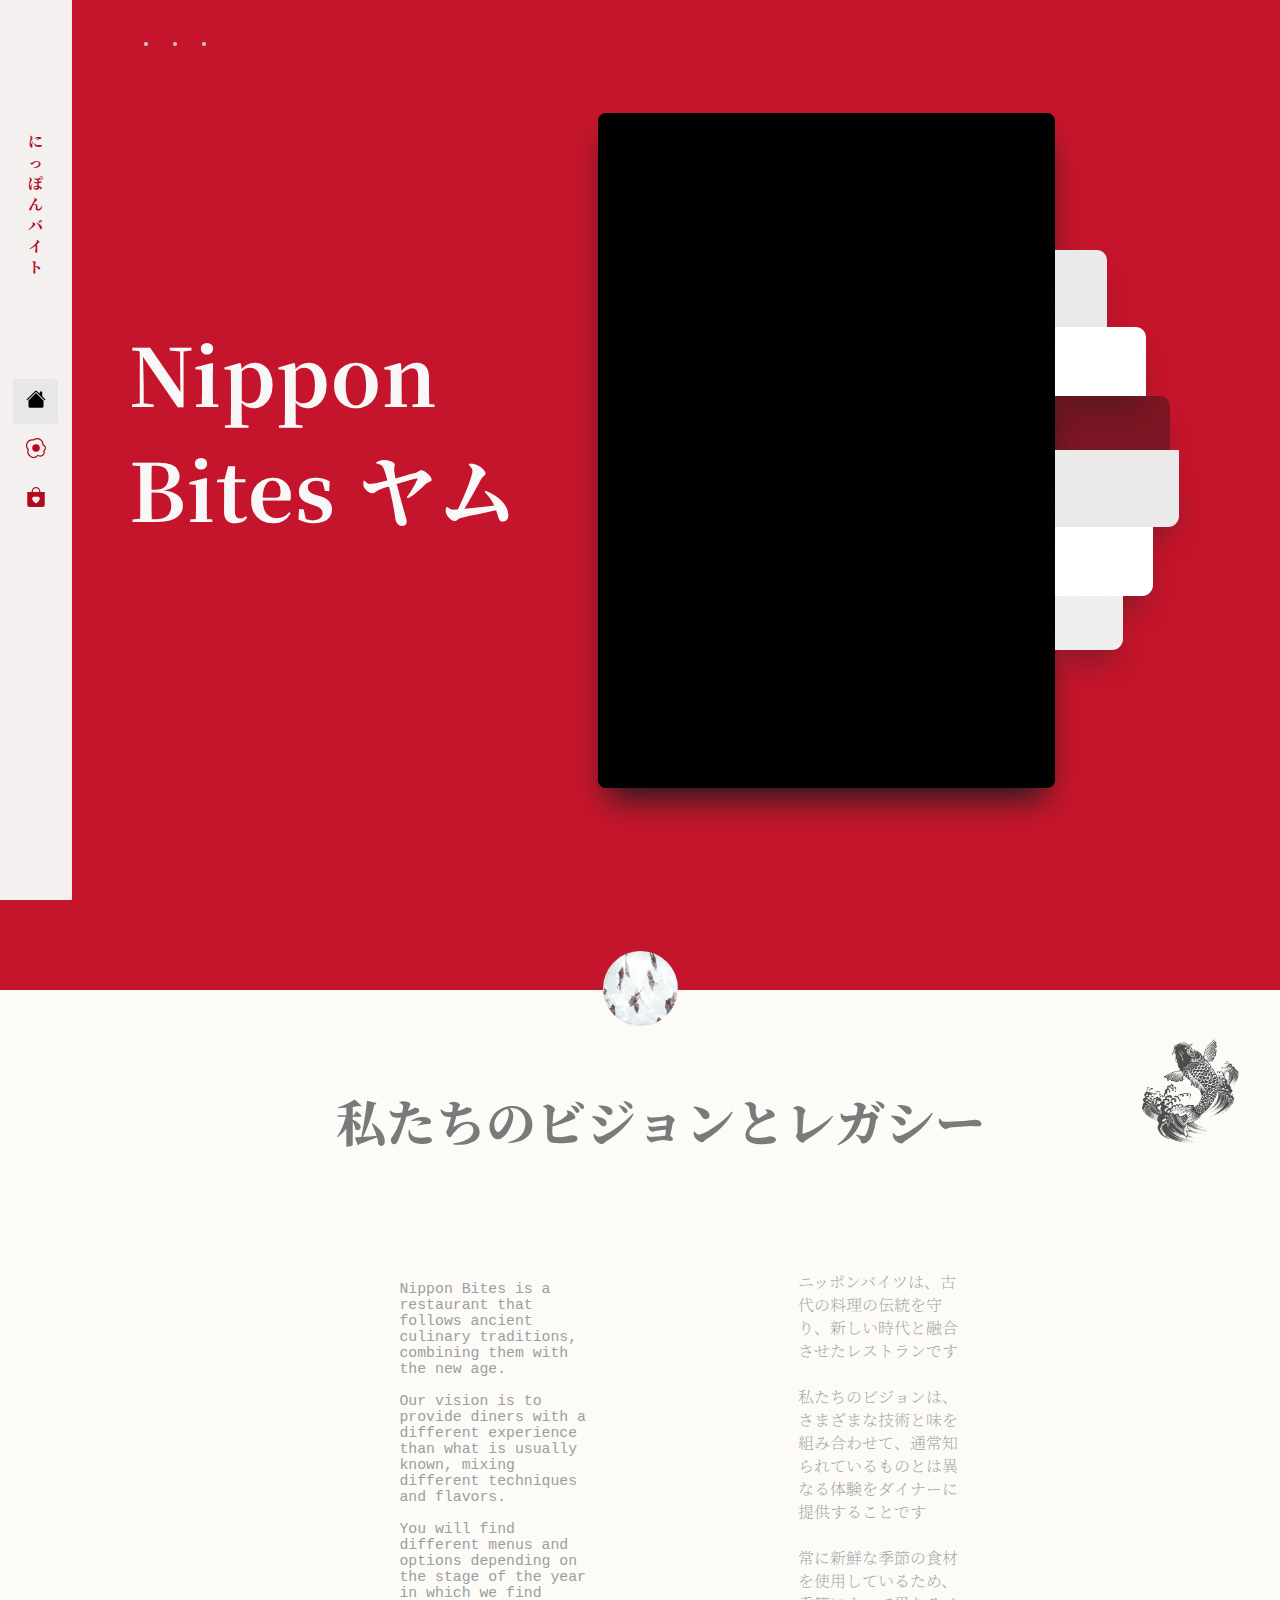
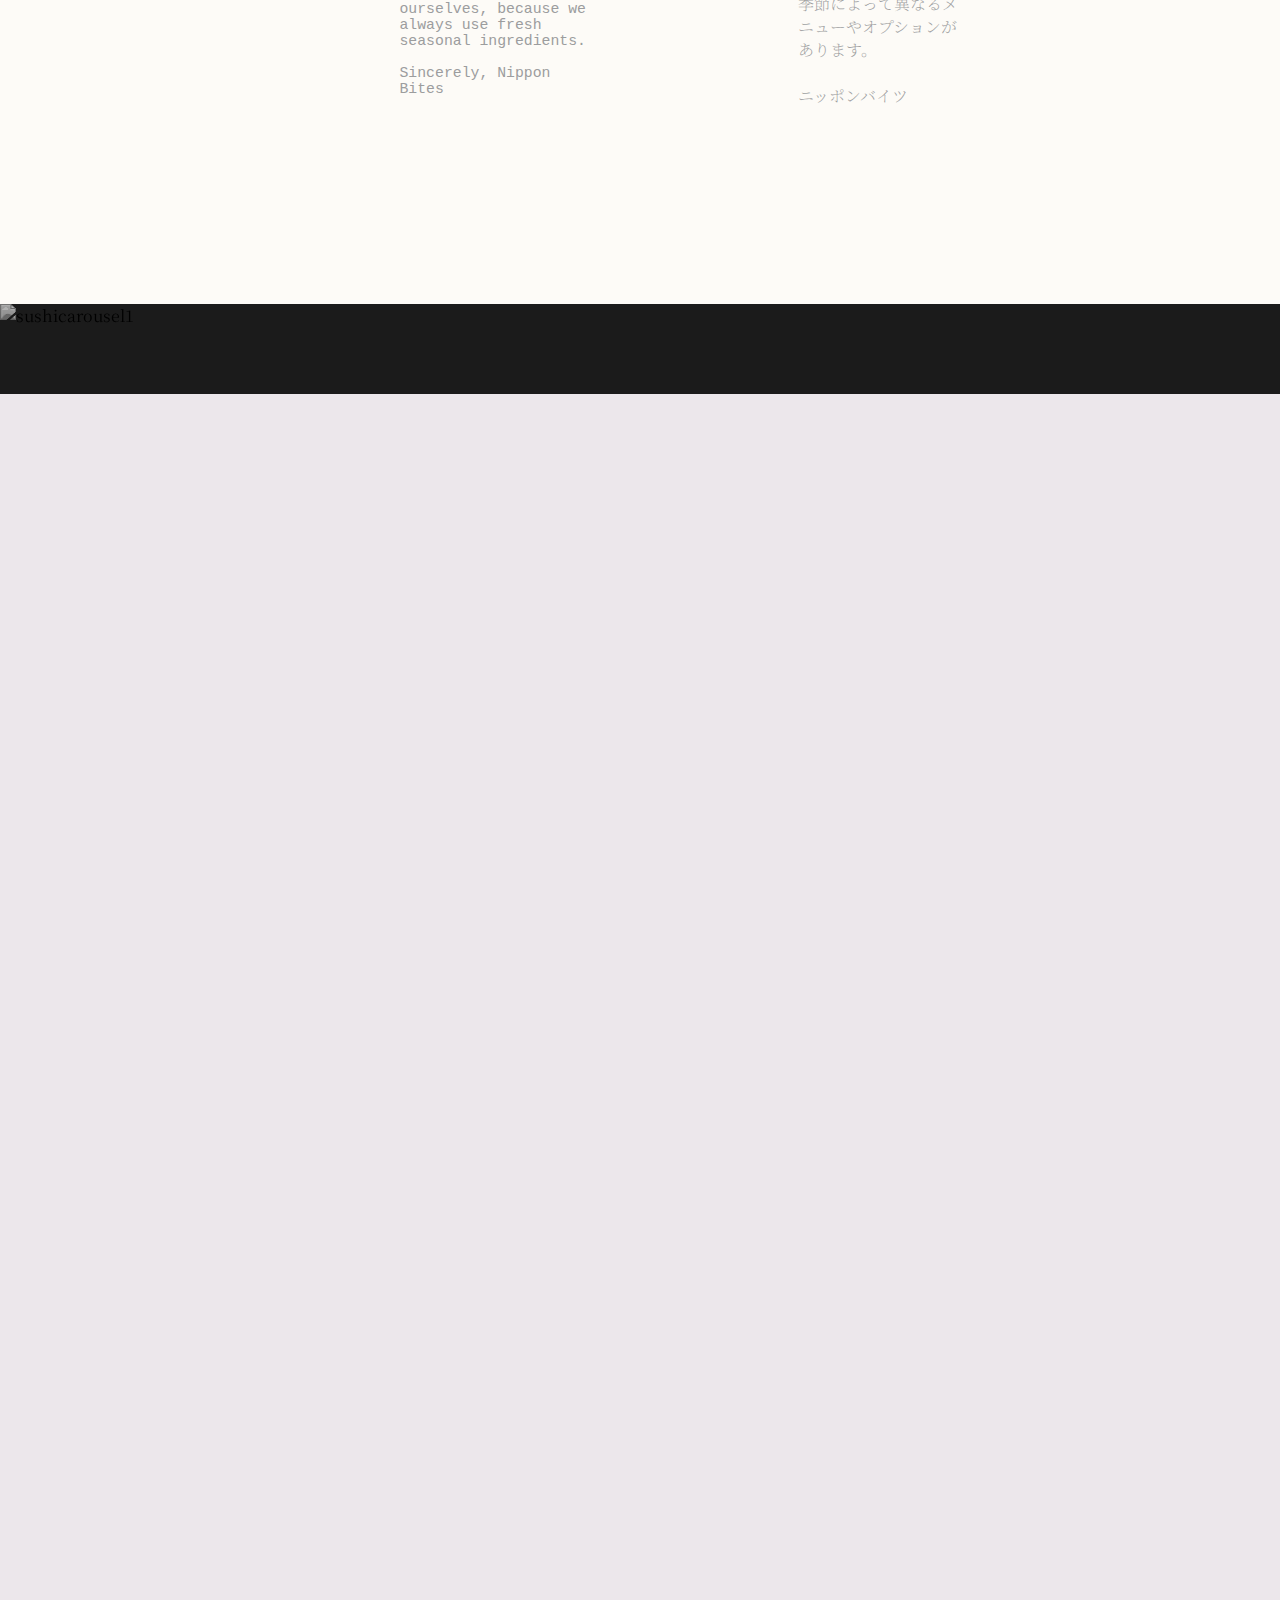
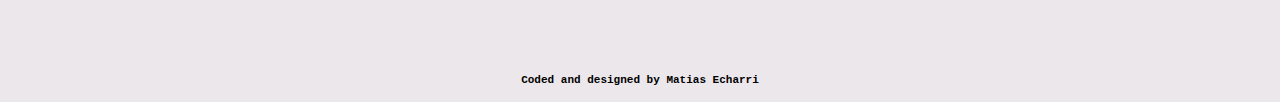
==== index.html @ 5e460778 "Merge pull request #104 from matiasecharri/day14coffe" ====
<!DOCTYPE html>
<html lang="en">
  <head>
    <meta charset="UTF-8" />
    <meta http-equiv="X-UA-Compatible" content="IE=edge" />
    <meta name="viewport" content="width=device-width, initial-scale=1.0" />
    <link rel="shortcut icon" href="./assets/images/png-transparent-spiral-spiral-miscellaneous-presentation-monochrome-thumbnail.png" />
    <link
      href="https://cdn.jsdelivr.net/npm/bootstrap@5.3.0-alpha1/dist/css/bootstrap.min.css"
      rel="stylesheet"
      integrity="sha384-GLhlTQ8iRABdZLl6O3oVMWSktQOp6b7In1Zl3/Jr59b6EGGoI1aFkw7cmDA6j6gD"
      crossorigin="anonymous" />
      <link href="https://unpkg.com/aos@2.3.1/dist/aos.css" rel="stylesheet">

    <link rel="preconnect" href="https://fonts.googleapis.com">
<link rel="preconnect" href="https://fonts.gstatic.com" crossorigin>
<link href="https://fonts.googleapis.com/css2?family=Noto+Serif+JP:wght@200;300;400;500;600;700;900&display=swap" rel="stylesheet">
    <link rel="stylesheet" href="assets/style.css" />
    <title>Nippon Bites</title>
  </head>
  <body>
<div class="nav2">
  <div class="subnav2">
  <a href="#updown">•</a>
  <a href="#main">•</a>
  <a href="#down">•</a>
</div>
</div>
    <nav>
        
          <div class="titlenav">
             <h2>にっぽんバイト</h2>
              </div>
              <div class="conticon active">
                <a class="nav-link" aria-current="page" href="/index.html"><svg xmlns="http://www.w3.org/2000/svg" width="20" height="20" fill="rgb(29, 28, 28);" class="bi bi-house-fill" viewBox="0 0 16 16">
                  <path d="M8.707 1.5a1 1 0 0 0-1.414 0L.646 8.146a.5.5 0 0 0 .708.708L8 2.207l6.646 6.647a.5.5 0 0 0 .708-.708L13 5.793V2.5a.5.5 0 0 0-.5-.5h-1a.5.5 0 0 0-.5.5v1.293L8.707 1.5Z"/>
                  <path d="m8 3.293 6 6V13.5a1.5 1.5 0 0 1-1.5 1.5h-9A1.5 1.5 0 0 1 2 13.5V9.293l6-6Z"/>
                </svg></a>
              </div>
             
              <div class="conticon ">
                <a class="nav-link" href="/menu.html"><svg xmlns="http://www.w3.org/2000/svg" width="20" height="20" fill="rgb(177, 11, 33)" class="bi bi-egg-fried" viewBox="0 0 16 16">
                  <path d="M8 11a3 3 0 1 0 0-6 3 3 0 0 0 0 6z"/>
                  <path d="M13.997 5.17a5 5 0 0 0-8.101-4.09A5 5 0 0 0 1.28 9.342a5 5 0 0 0 8.336 5.109 3.5 3.5 0 0 0 5.201-4.065 3.001 3.001 0 0 0-.822-5.216zm-1-.034a1 1 0 0 0 .668.977 2.001 2.001 0 0 1 .547 3.478 1 1 0 0 0-.341 1.113 2.5 2.5 0 0 1-3.715 2.905 1 1 0 0 0-1.262.152 4 4 0 0 1-6.67-4.087 1 1 0 0 0-.2-1 4 4 0 0 1 3.693-6.61 1 1 0 0 0 .8-.2 4 4 0 0 1 6.48 3.273z"/>
                </svg></a>
              </div>
              
                <div class="conticon">
                <a class="nav-link" href="/shop.html"><svg xmlns="http://www.w3.org/2000/svg" width="20" height="20" fill="rgb(177, 11, 33)" class="bi bi-bag-heart-fill" viewBox="0 0 16 16">
                  <path d="M11.5 4v-.5a3.5 3.5 0 1 0-7 0V4H1v10a2 2 0 0 0 2 2h10a2 2 0 0 0 2-2V4h-3.5ZM8 1a2.5 2.5 0 0 1 2.5 2.5V4h-5v-.5A2.5 2.5 0 0 1 8 1Zm0 6.993c1.664-1.711 5.825 1.283 0 5.132-5.825-3.85-1.664-6.843 0-5.132Z"/>
                </svg></a>
              </div>
                       
             
          
           
          </div>
        </div>
      </nav>

      <header id="updown">
              <img class="sakuraflower" src="./assets/images/favpng_cherry-blossom.png" alt="" srcset="">
        <div class="thedoubletext">
        <h1> <span>Nippon</span> <br> Bites ヤム</h1>
<h3 class="h3koi">最高のすし、忘れられない体験</h3>
</div>
        <figure class="mainfigure">
          <div class="gallery">
            <div class="photo1">
   
            </div>
            <div class="photo2">
              <div class="photo4 photo5 arriba1" data-aos="fade-left" data-aos-duration="1200"></div>
              <div class="photo4 arriba2" data-aos="fade-left" data-aos-duration="1300" data-aos-delay="200"></div>
              <div class="photo3 arriba3" data-aos="fade-left" data-aos-duration="1400" data-aos-delay="300"></div>
              <div class="photo4 photo5" data-aos="fade-left" data-aos-duration="1500" data-aos-delay="400"></div>
              <div class="photo4" data-aos="fade-left" data-aos-duration="1000" data-aos-delay="500"></div>
              <div class="photo3"data-aos="fade-left" data-aos-duration="1000" data-aos-delay="700"></div>
            </div>
            
         
</div>
</figure>
      </header>
      
      <main id="main">
    <section class="sectionmain">
      <div class="fishes"></div>
     </section> 
    


     <div class="koicontainer" > <h2 class="h1koi">私たちのビジョンとレガシー  
    </h2><div class="koifish"></div></div>
    
     
     <div class="storiecontainer">
     
     <div class="p11" >
      <p >Nippon Bites is a restaurant that follows ancient culinary traditions, combining them with the new age. 
        
        <br>
        <br>
         Our vision is to provide diners with a different experience than what is usually known, mixing different techniques and flavors.
  <br>
  <br>
         You will find different menus and options depending on the stage of the year in which we find ourselves, because we always use fresh seasonal ingredients.
         
         
         <br>
         <br>
         Sincerely, Nippon Bites
  
        </p>
     </div>
     <div class="p1">

      <p>
        ニッポンバイツは、古代の料理の伝統を守り、新しい時代と融合させたレストランです
        
        <br>
        <br>
        
私たちのビジョンは、さまざまな技術と味を組み合わせて、通常知られているものとは異なる体験をダイナーに提供することです
  <br>
  <br>
       
常に新鮮な季節の食材を使用しているため、季節によって異なるメニューやオプションがあります。
         
         <br>
         <br>
         ニッポンバイツ
  
        </p>
     </div>
     </div>
     
<div class="heightprovider"></div>


</main>
<div class="slider-frame" id="down">
  <ul>
    <li><img src="assets/images/Nueva carpeta/carou1.jpg" alt="sushicarousel1" /></li>
    <li><img src="assets/images/Nueva carpeta/carou2.jpg" alt="sushicarousel2" /></li>
    <li><img src="assets/images/Nueva carpeta/caru3.jpg" alt="sushicarousel3" /></li>
  </ul>
</div>


<section >
  <h4 class="animado"> あなたを待つ味を見てください</h4>
  <div class="animado2container" > <h5 class="animado2">Take a look at the flavors thats await you.</h5></div>  

</section>



<div id="image-track">
  <div class="image mi-clase"></div> 
 <div class="image2 mi-clase"></div> 

 <div class="image3 mi-clase"></div>
 <div class="image4 mi-clase"></div>
 
</div>



<footer>

  <h5 class="codedanddesigned">Coded and designed by  <a class="codedanddesigned2"  href="https://github.com/matiasecharri">Matias Echarri</a></h2>
</footer>
 

   <!-- Created and designed by Matias Echarri -->
<script src="https://cdn.jsdelivr.net/npm/intersection-observer@0.7.0/intersection-observer.js"></script>

<script src="/animated.js"></script>
    <script
      src="https://cdn.jsdelivr.net/npm/bootstrap@5.3.0-alpha1/dist/js/bootstrap.bundle.min.js"
      integrity="sha384-w76AqPfDkMBDXo30jS1Sgez6pr3x5MlQ1ZAGC+nuZB+EYdgRZgiwxhTBTkF7CXvN"
      crossorigin="anonymous"
    ></script>
    <script src="https://unpkg.com/aos@2.3.1/dist/aos.js"></script>
    <script>
      AOS.init();
    </script>
   
  </body>
</html>
---- assets/style.css ----
* {
  padding: 0;
  margin: 0;
  box-sizing: border-box;
  font-family: "Noto Serif JP", serif;
}

html {
  scroll-behavior: smooth;

  scroll-margin: -500px;
}

/* ////////////////////HEADER & NAV STARTS////////////////////////// */

.colormain {
  color: rgb(177, 11, 33);
}

.titlenav {
  width: 45%;
  height: 6vh;
  display: flex;
  justify-content: center;
  align-items: center;
}
.titlenav h2 {
  font-size: 20px;
  color: rgb(243, 239, 239);
  color: rgb(177, 11, 33);
  margin-top: 6px;
  font-size: 15px;
}

.titlenav img {
  width: 25px;
  margin-right: 5px;
}

.titlenav {
  bottom: 650px;
  position: absolute;
  right: 11px;
  height: 100px;
  letter-spacing: 10px;
}
.active {
  background-color: rgb(231, 231, 231);
}

.active2 {
  background-color: rgb(29, 28, 28);
}
.conticon {
  height: 5vh;
  width: 5vh;
  display: flex;
  justify-content: center;
  align-items: center;
  border-radius: 3px;
}
nav {
  position: absolute;
  position: fixed;
  border-right: 1px rgba(209, 206, 206, 0.267) solid;
  background-color: rgb(245, 240, 240);

  z-index: 250;
  display: flex;
  justify-content: flex-start;
  flex-direction: column;
  align-items: center;
  height: 100%;
  width: 8vh;
  gap: 4px;
  align-content: center;
  justify-content: center;
}

.conticon:hover {
  border: 1px solid rgba(146, 142, 142, 0.144);
}

.active:hover {
  border: 0px solid white;
}

header {
  background-color: rgb(197, 21, 44);

  display: flex;
  justify-content: center;
  align-items: center;
  height: 100vh;
  gap: 80px;
}

.mainfigure {
  width: 51%;
  height: 90%;

  display: flex;
  justify-content: space-evenly;
  align-items: center;
}

.photo1 {
  width: 70%;
  height: 75vh;
  background-color: black;
  background-image: url(./images/let-us-have-sushi-as--instead-wallpaper.jpg);
  background-size: cover;
  border-radius: 1px;
  background-position: 15%;
  box-shadow: rgb(35, 36, 36) 0px 20px 30px -10px;
  filter: brightness(80%);
  border-radius: 8px 8px 8px 8px;
}
.photo2 {
  width: 20%;
  height: 400px;

  background-position: 50%;
  flex-direction: column;
  display: flex;
}
h1 {
  margin-left: 100px;
  letter-spacing: 1px;
  font-weight: 700;
  font-weight: bold;

  text-align: center;
  color: rgb(248, 248, 248);
  padding-bottom: 20px;
  font-size: 80px;
}
h1 span {
  margin-right: 80px;
}
.gallery {
  width: 1000px;

  display: flex;

  align-items: center;
}

.photo4 {
  width: 75%;
  height: 45%;

  background-size: cover;
  background-color: rgb(255, 255, 255);
  background-position: 50% 0px;
  background-repeat: no-repeat;
  box-shadow: rgba(33, 33, 34, 0.452) 0px 20px 30px -10px;
  border-radius: 0px 0px 11px 0px;
}

.photo3 {
  width: 52%;
  height: 35%;
  background-color: rgb(238, 238, 238);
  background-size: cover;
  box-shadow: rgba(33, 33, 34, 0.452) 0px 20px 30px -10px;
  border-radius: 0px 0px 11px 0px;
}

.photo5 {
  width: 95%;
  height: 50%;
  background-color: rgb(234, 234, 235);
  box-shadow: rgba(33, 33, 34, 0.452) 0px 20px 30px -10px;
}

.arriba1 {
  width: 40%;
  border-radius: 0px 10px 0px 0px;
}

.arriba2 {
  width: 70%;
  border-radius: 0px 10px 0px 0px;
}

.arriba3 {
  width: 88%;
  border-radius: 0px 10px 0px 0px;
  background-color: rgba(27, 23, 23, 0.432);
  backdrop-filter: blur(3.6px);
  -webkit-backdrop-filter: blur(8.6px);
  box-shadow: rgba(23, 23, 26, 0.342) 0px 20px 30px -10px;
}

.thedoubletext {
  display: flex;
  justify-content: flex-start;
  flex-direction: column;
  align-items: center;
}

.thedoubletext h3 {
  color: aliceblue;

  letter-spacing: 10px;
  margin-left: 80px;
  font-size: 15px;
}

.sakuraflower {
  position: absolute;
  top: 50px;
  left: 950px;
}
@media only screen and (min-width: 3000px) {
  .sakuraflower {
    position: absolute;

    top: 40px;
    left: 1800px;
  }
}

@media only screen and (max-width: 1650px) {
  .sakuraflower {
    position: absolute;

    top: 40px;
    left: 780px;
  }
}

@media only screen and (max-width: 1555px) {
  .sakuraflower {
    position: absolute;
    top: 40px;
    left: 670px;
  }
}

@media only screen and (max-width: 1447px) {
  .sakuraflower {
    position: absolute;
    top: 10px;
    left: 550px;
  }
}

@media only screen and (max-width: 1317px) {
  .sakuraflower {
    position: absolute;
    top: 10px;
    left: 400px;
  }
}
@media only screen and (max-width: 1180px) {
  h1,
  h3 {
    z-index: 100;
  }
  .sakuraflower {
    left: 580px;
    z-index: 0;
    height: 300px;
  }
}
@media only screen and (max-width: 951px) {
  h1,
  h3 {
    z-index: 100;
  }
  .sakuraflower {
    display: none;
  }
}

/* //MEDIAQUERIES//--------------------------------------------------------- */

@media only screen and (max-width: 1150px) {
  .thedoubletext {
    width: 30%;
    margin-left: 20px;
  }
  .thedoubletext h1 {
    font-size: 75px;
  }

  .thedoubletext h3 {
    font-size: 8px;
    width: 75%;
  }

  .photo4 {
    display: none;
  }

  @media only screen and (max-width: 1130px) {
    .thedoubletext {
      width: 30%;
      margin-left: 20px;
    }

    .thedoubletext h1 {
      font-size: 60px;
    }

    .thedoubletext h3 {
      font-size: 6px;
      width: 250px;
      margin-left: 110px;
    }

    .mainfigure {
      width: 50%;
    }

    .mainfigure .photo1 {
      background-position: 54%;
    }
  }

  @media only screen and (max-width: 977px) {
    .mainfigure {
      width: 350px;
    }
  }

  @media only screen and (max-width: 860px) {
    nav {
      height: 100%;
      width: 8vh;
      flex-direction: column;
      justify-content: center;
    }
    .titlenav {
      bottom: 205px;
      position: absolute;
      right: 10px;
    }
    .titlenav h2 {
      font-size: 9px;
      letter-spacing: 20px;
    }
  }

  .mainfigure {
    width: 320px;
  }

  .gallery {
    width: 250px;
  }
  .photo1 {
    width: 100%;
    height: 90vh;
    background-position: 54%;
  }

  .photo5 {
    display: none;
  }

  .photo3 {
    display: none;
  }

  .photo4 {
    height: 500px;
    width: 20px;
  }
  .photo2 {
    height: 850px;
  }
}

@media only screen and (max-width: 830px) {
  .thedoubletext {
    margin-left: 90px;
    width: 280px;
  }
}

@media only screen and (max-width: 750px) {
  .photo2 {
    display: none;
  }

  .mainfigure {
    width: 130px;
    margin-right: 100px;
    height: 430px;
    margin-bottom: 40px;
  }
}

@media only screen and (max-width: 650px) {
  .thedoubletext h1 {
    font-size: 35px;
    margin-left: 150px;
  }

  .thedoubletext h3 {
    display: none;
  }
}

@media only screen and (max-width: 550px) {
  .thedoubletext {
    width: 50%;
  }

  #searchbar1 {
    margin-top: 20px;
  }
  .nav2 {
    position: absolute;
    top: 50px;
    left: -120px;
    z-index: 1000;
  }
  .mainfigure {
    width: 35%;
    margin-top: 100px;
    height: 150px;
  }

  .mainfigure .photo1 {
    height: 550px;
    margin-right: 30px;
  }
  nav {
    width: 100%;
    height: 8vh;
    z-index: 200;
    flex-direction: row;
    gap: 20px;
  }
}

::-webkit-scrollbar {
  width: 5px;
}
::-webkit-scrollbar-thumb {
  background-color: rgba(43, 42, 41, 0.979);
}

::-webkit-scrollbar-track {
  background-color: rgb(226, 222, 223);
}

main {
  height: 100vh;
  background-color: rgb(253, 251, 247);
  display: flex;
  justify-content: center;
  background-image: url(./images/wallwhite.png);
  background-attachment: fixed;
}

.sectionmain {
  background-color: rgb(197, 21, 44);

  height: 10vh;
  width: 100%;
  display: flex;
  justify-content: center;
  align-items: center;
  border-top: 2px rgb(197, 21, 44) solid;
  background-attachment: fixed;
}

.posicionando {
  display: flex;
  justify-content: end;
  width: 480px;
  height: 458px;
  align-items: center;
  justify-content: center;

  position: relative;
}

/* ////////////////////HEADER & NAV ENDS////////////////////////// */
/* ////////////////////MAIN STARTS////////////////////////// */
.sectionmain {
  display: flex;
  justify-content: center;
  align-items: center;
}
.sectionmain h1 {
  margin-top: 25px;
  font-size: 15px;
  padding: 0px;
  margin: 0px;
  text-align: center;
  font-weight: 200;
}

main {
  display: flex;
  flex-direction: column;
  justify-content: flex-start;
  flex-wrap: wrap;
  align-items: center;
  height: 112vh;
}

.koifish {
  width: 100px;

  height: 15vh;
  padding-top: 100px;
  background-position: 90%;
  opacity: 85%;

  background-image: url(./images/imgbin_koi-goldfish-japan-painting-png.png);
  background-size: contain;
  background-repeat: no-repeat;
  filter: grayscale(100%);
  margin-top: 25px;
}

.koicontainer {
  width: 100%;
  display: flex;
  height: 20vh;
  justify-content: center;
  align-items: center;
}

.storiecontainer {
  padding: 20px;
  width: 80%;
  display: flex;
  justify-content: space-evenly;
  align-items: center;
  height: 75vh;
  flex-wrap: wrap;
}

.storiecontainer p {
  width: 45%;

  font-weight: 100;
}

.p1,
.p11 {
  width: 40%;

  padding: 15px;
  display: flex;
  justify-content: center;

  margin-bottom: 25px;

  padding-top: 80px;
  padding-bottom: 80px;
  border-radius: 10px;
  color: rgb(156, 157, 158);
}

.p11 p {
  width: 53%;
  font-size: 14.8px;
  font-family: monospace !important;
}

@media only screen and (max-width: 1095px) {
  .storiecontainer {
    flex-direction: column;
  }

  .p1 {
    width: 100%;
    height: 50%;
    margin-bottom: 0px;
    display: flex;
    justify-content: center;

    margin: 0px !important;
    padding: 0px !important;
    align-items: flex-end !important;
    text-align: start;
  }
  .p11 p {
    width: 100%;
  }

  .p1 p {
    width: 100%;
  }
  .p11 {
    width: 100%;
    height: 50%;
    margin-bottom: 0px;
  }
}

@media only screen and (max-width: 600px) {
  .storiecontainer {
    flex-direction: column;
    height: 118vh;
  }

  main {
    height: 150vh;
  }
}

.h1koi {
  color: rgb(122, 122, 122);
  width: 75%;
  font-size: 45px;
  font-weight: 800;
  margin-top: 80px;
  text-align: center;
  
}

@media only screen and (max-width: 1460px) {
  .h1koi {
    font-size: 50px;
  }
}

@media only screen and (max-width: 840px) {
  .h1koi {
    font-size: 25px;
    margin-top: 50px;
  }
}

@media only screen and (max-width: 497px) {
  .h1koi {
    font-size: 20px;
    width: 50%;
  }
}

/* /////////////////////MAIN ENDS/////////////// */

section {
  background-color: rgb(236, 231, 235);
  width: 100%;
  height: 20vh;
  display: flex;
  justify-content: center;
  align-items: center;
  flex-direction: column;
}

main {
  height: min-content;
}

.storiecontainer {
  display: flex;

  height: min-content;
}
.heightprovider {
  height: 8vh;
}

.p11 {
  justify-content: flex-end;
}

.p1 {
  justify-content: flex-start;
}

.p1 p {
  margin-left: 110px;
}

.h1koi {
  margin-left: 140px;
}

@media only screen and (max-width: 1095px) {
  .p1 p {
    width: 100%;
    margin-left: 10px !important;
  }
}

.h3koi {
  position: relative;
}

.h3koi::before,
.h3koi::after {
  content: "";
  top: 0;
  right: 0;
  bottom: 0;
  left: 0;
  position: absolute;
}

.h3koi::before {
  background-color: rgb(197, 21, 44);
  animation: typewriter 1.5s steps(15) forwards;
}

@keyframes typewriter {
  to {
    left: 100%;
  }
}

.animado {
  font-size: 0px;
  padding: 20px;
}

@font-face {
  font-family: "akirajimbo";
  src: url("/assets/images/bullets4.ttf") format("truetype"); /* puedes especificar distintos formatos según tu necesidad */
}

body {
  font-family: "Mi Fuente Personalizada", Arial, sans-serif;
}

.h4koi {
  position: relative;

  font-size: 18px;
  font-family: monospace;
  font-weight: 700;
  padding: 20px;
}

.h4koi::before,
.h4koi::after {
  content: "";
  top: 0;
  right: 0;
  bottom: 0;
  left: 0;
  position: absolute;
}

.h4koi::before {
  background-color: rgb(238, 216, 233);
  animation: typewriter 1.5s steps(18) forwards;
}

@keyframes typewriter {
  to {
    left: 100%;
  }
}

.h4koi span {
  font-weight: 100;
  font-family: monospace;
  font-size: 11px;
  color: rgb(115, 116, 117);
}

.animado2 {
  font-size: 0px;
}

.h4koi {
  position: relative;

  font-size: 18px;
  font-family: monospace;
  font-weight: 700;
  padding: 15px;
}

.h4koi::before,
.h4koi::after {
  content: "";
  top: 0;
  right: 0;
  bottom: 0;
  left: 0;
  position: absolute;
}

.h4koi::before {
  background-color: rgb(236, 231, 235);
  animation: typewriter 1.5s steps(18) forwards;
}

@keyframes typewriter {
  to {
    left: 100%;
  }
}

.h5koi {
  position: relative;

  font-size: 10px;
  font-family: monospace;
  font-weight: 700;
}

.h5koi::before,
.h5koi::after {
  content: "";
  top: 0;
  right: 0;
  bottom: 0;
  left: 0;
  position: absolute;
}

.h5koi::before {
  background-color: rgb(236, 231, 235);
  animation: typewriter 1.5s steps(18) forwards;
}

@keyframes typewriter {
  to {
    left: 100%;
  }
}

.animado2container {
  height: 10px;
}

.fishes {
  width: 75px;
  height: 75px;

  border-radius: 180px;
  background-size: cover;
  background-position: 5%;
  background-image: url(./images/Koi\ Fish\ Pond.gif);
  margin-bottom: -85px;
  filter: saturate(20%);
}

@media only screen and (max-width: 740px) {
  .h1koi {
    font-size: 15px;
    margin-left: 5px;
    width: 80%;
  }

  .koifish {
    width: 55px;
    height: 55px;
  }
}

.nav2 {
  width: 100%;
  height: 10vh;
  display: flex;

  flex-direction: row;
  align-items: center;

  position: absolute;
  justify-content: flex-start;
  position: fixed;
  z-index: 100;
}

.subnav2 {
  width: 350px;

  display: flex;
  justify-content: center;
  align-items: center;
  z-index: 100;
}
.subnav2 a {
  cursor: pointer;
  color: rgb(199, 194, 198);
  font-size: 15px;
  font-family: monospace;
  margin: 10px;
  text-decoration: none;
  z-index: 100;
}

.subnav2 a:hover {
  cursor: pointer;
  color: rgb(65, 63, 63);

  transition-duration: 500ms;
}

#image-track {
  background-color: aqua;
  background-color: rgb(236, 231, 235);

  display: flex;
  justify-content: center;
  align-items: flex-start;
  min-height: 70vh;
  padding-top: 10px;
  padding-bottom: 20px;
  flex-wrap: wrap;
  gap: 1vmin;
}

#image-track > .image {
  width: 35vmin;
  height: 58vmin;

  /* border-radius:100% 0% 100% 0% / 74% 62% 38% 26% ; */

  background: url(./images/sushi/sushi2.jpg);
  background-size: cover;
  background-attachment: fixed;
  background-position: center;
  background-position: 70px -900px;
  background-size: contain;
  filter: grayscale(90%);
  clip-path: polygon(100% 0, 0 0, 100% 100%);
}

#image-track > .image2 {
  width: 35vmin;
  height: 58vmin;
  object-fit: cover;
  /* border-radius:0% 100% 0% 100% / 54% 75% 25% 46% ; */

  background: url(./images/sushi/sushi1.jpg);
  background-size: cover;
  background-attachment: fixed;
  background-position: center;
  background-position: -105px -0px;
  background-size: contain;
  filter: grayscale(0%) saturate(150%);
  clip-path: polygon(100% 0, 0 0, 0 100%);
}
#image-track > .image3 {
  width: 35vmin;
  height: 58vmin;
  object-fit: cover;
  /* border-radius:100% 0% 100% 0% / 74% 62% 38% 26% ; */

  background: url(./images/sushi/sushi3.jpg);

  background-size: contain;
  background-attachment: fixed;
  background-position: center;
  background-position: -270px -900px;
  filter: grayscale(0%) saturate(150%);
  clip-path: polygon(100% 100%, 100% 0, 0 100%);
}

#image-track > .image4 {
  width: 35vmin;
  height: 58vmin;
  object-fit: cover;
  /* border-radius:0% 100% 0% 100% / 54% 75% 25% 46%; */

  background: url(./images/sushi/sushi6.jpg);
  background-size: contain;
  background-attachment: fixed;
  background-position: center;
  background-position: 380px -900px;
  filter: grayscale(90%);
  clip-path: polygon(100% 100%, 0 0, 0 100%);
}

#image-track .image4:hover {
  cursor: pointer;
  filter: grayscale(0%);

  transition-duration: 450ms;
}

#image-track .image3:hover {
  cursor: pointer;
  filter: grayscale(0%) saturate(150%);

  transition-duration: 450ms;
}

#image-track .image2:hover {
  cursor: pointer;
  filter: grayscale(0%) saturate(150%);

  transition-duration: 450ms;
}

#image-track .image:hover {
  cursor: pointer;
  filter: grayscale(0%) saturate(150%);

  transition-duration: 450ms;
}

@media only screen and (max-width: 600px) {
  #image-track > .image {
    -webkit-clip-path: polygon(0 0, 100% 0, 100% 100%, 0% 100%);
    clip-path: polygon(0 0, 100% 0, 100% 100%, 0% 100%);
    margin-top: 0px;
    margin-bottom: 0px;
  }
  #image-track > .image2 {
    -webkit-clip-path: polygon(0 0, 100% 0, 100% 100%, 0% 100%);
    clip-path: polygon(0 0, 100% 0, 100% 100%, 0% 100%);
    margin-top: 0px;
    margin-bottom: 0px;
  }
  #image-track > .image3 {
    -webkit-clip-path: polygon(0 0, 100% 0, 100% 100%, 0% 100%);
    clip-path: polygon(0 0, 100% 0, 100% 100%, 0% 100%);
    margin-top: 0px;
    margin-bottom: -100px;
  }
  #image-track > .image4 {
    -webkit-clip-path: polygon(0 0, 100% 0, 100% 100%, 0% 100%);
    clip-path: polygon(0 0, 100% 0, 100% 100%, 0% 100%);
    margin-top: 0px;
    margin-bottom: -100px;
  }
}

@media only screen and (max-width: 1750px) {
  #image-track > .image {
    width: 35vmin;
    height: 58vmin;

    /* border-radius:100% 0% 100% 0% / 74% 62% 38% 26% ; */

    background: url(./images/sushi/sushi2.jpg);
    background-size: cover;
    background-attachment: scroll;
    background-position: center;

    background-size: contain;
    filter: grayscale(90%);
    clip-path: polygon(100% 0, 0 0, 100% 100%);
    background-size: cover;
  }

  #image-track > .image2 {
    width: 35vmin;
    height: 58vmin;

    /* border-radius:0% 100% 0% 100% / 54% 75% 25% 46% ; */

    background: url(./images/sushi/sushi1.jpg);
    background-size: cover;
    background-attachment: scroll;
    background-position: center;

    background-size: contain;
    filter: grayscale(0%) saturate(150%);
    clip-path: polygon(100% 0, 0 0, 0 100%);
    background-size: cover;
  }
  #image-track > .image3 {
    width: 35vmin;
    height: 58vmin;

    /* border-radius:100% 0% 100% 0% / 74% 62% 38% 26% ; */

    background: url(./images/sushi/sushi3.jpg);

    background-size: cover;
    background-attachment: scroll;
    background-position: center;

    filter: grayscale(0%) saturate(150%);
    clip-path: polygon(100% 100%, 100% 0, 0 100%);
    background-size: cover;
  }

  #image-track > .image4 {
    width: 35vmin;
    height: 58vmin;

    /* border-radius:0% 100% 0% 100% / 54% 75% 25% 46%; */

    background: url(./images/sushi/sushi6.jpg);
    background-size: cover;
    background-attachment: scroll;
    background-position: center;

    filter: grayscale(90%);
    clip-path: polygon(100% 100%, 0 0, 0 100%);

    background-size: cover;
  }
}

footer {
  height: 5vh;
  background-color: rgb(236, 231, 235);
  display: flex;
  justify-content: center;
  align-items: center;
}

.codedanddesigned {
  font-size: 11px;
  font-family: monospace;
  text-decoration: none;
  color: black;

  width: 250px;

  text-align: center;
}

.codedanddesigned2 {
  font-size: 11px;
  font-family: monospace;
  text-decoration: none;
  color: black;
  font-weight: 700;
}

/* ///////////////////////////MENU STARTS//////////////////////////// */
.contmenu {
  height: fit-content;
  display: flex;
  flex-direction: row;
}
.menumain {
  min-height: 100vh;
  width: 75%;

  background-image: url(/assets/images/ruidoshop.jpg);

  display: flex;
  justify-content: center;
  align-items: center;
  padding-top: 40px;
  gap: 35px;
  flex-wrap: wrap;
}
.asidecontainer {
  width: 25%;
  min-height: 100vh;
  z-index: 150;
}
aside {
  width: 25%;

  background-image: url(/assets/images/ruidoshop3.jpg);

  gap: 20px;
  min-height: 100vh;
  flex-direction: column;
  display: flex;
  justify-content: center;
  position: fixed;

  align-items: center;
  padding-bottom: 40px;
  padding-top: 20px;
}
/* 
//////////////////EMPIEZA LA CARD///////////////// */
.card {
  z-index: 20;
  width: 280px;
  height: 410px;
  background-color: rgb(243, 243, 243);
  /* background-color: rgba(29, 24, 24, 0); */
  border: none;
  border-radius: 0px;
  border-radius: 10px 10px 5px 5px;
  margin-bottom: 30px;
  flex-direction: column;
  display: flex;
  box-shadow: rgba(100, 100, 111, 0.2) 0px 7px 29px 0px;
}

.cardimage {
  height: 200px;
  border-radius: 5px 5px 5px 5px;
}

.cardimage img {
  width: 100%;
  height: 105%;
  object-fit: cover;
  border-radius: 5px 5px 0px 0px;
  object-fit: cover;
}

.descriptioncontainercard {
  width: 100%;
  padding: 20px;
  height: 100%;
  display: flex;
  flex-direction: column;
}
.card h3 {
  height: 20px;

  font-size: 18px;
  font-family: "Raleway", sans-serif;
  font-weight: 700;
}

.descriptioncontainercard p {
  font-size: 12px;
  font-family: "Raleway", sans-serif;

  padding-right: 10px;

  height: 55px;
  font-weight: 400;
  border-bottom: 1px solid rgb(212, 211, 211);
  overflow: auto;
}

.descriptioncontainercard p::-webkit-scrollbar {
  width: 5px; /* Tamaño de la barra de desplazamiento */
  background-color: #f5f5f5; /* Color de fondo */
}

.descriptioncontainercard p::-webkit-scrollbar-thumb {
  background-color: #888888;
  height: -2px; /* Color del cursor */
}
.pricecard {
  width: 100%;
  padding: 2px;
  font-family: "Raleway", sans-serif;
  border: none;
  border-radius: 4px;
  font-weight: 400;
  font-family: monospace !important;
  color: rgb(36, 35, 35);
  height: 30px;
  display: flex;
  justify-content: space-evenly;
  align-items: center;
  margin-bottom: 10px;
  margin-top: -5px;
  font-size: 12px;
  padding: 10px;
  font-weight: 700;
  border: 1px solid rgb(199, 195, 195);
}
.descriptioncontainercard button {
  width: 100%;
  padding: 5px;
  font-family: "Raleway", sans-serif;
  border: none;
  border-radius: 4px;
  font-weight: 500;
  background-color: rgb(226, 37, 62);
  color: white;
  -webkit-transition-duration: 0.4s; /* Safari */
  transition-duration: 0.4s;
  cursor: pointer;
}

.descriptioncontainercard button:hover {
  background-color: rgb(68, 68, 67);
  color: rgb(226, 37, 62);
  font-weight: 800;
}

/* /////////////////////TERMINACARD////////////////////////*/

@media only screen and (max-width: 1100px) {
  .menumain {
    width: 65%;
  }
  .asidecontainer {
    width: 35%;
  }
  aside {
    width: 35%;
  }
}

@media only screen and (max-width: 750px) {
  .contmenu {
    height: fit-content;
    display: flex;
    flex-direction: column;
  }

  .menumain {
    min-height: 100vh;
    width: 100%;
  }
  .asidecontainer {
    min-height: 20vh;
    width: 100%;
  }
  aside {
    min-height: 20vh;
    width: 100%;
    z-index: 100;
  }
}

aside h5 {
  color: white;
  margin-left: 80px;
  font-size: 23px;
  font-weight: 700;
  font-family: "Nunito", sans-serif;
}

#searchbar1 {
  border-radius: 8px;
  border: none;
  font-family: "Nunito", sans-serif;
  padding: 7px;
  width: 245px;
  height: 30px;
  font-size: 12px;
  margin-left: 80px;

  -webkit-appearance: none;
  -moz-appearance: none;
  appearance: none;
  outline: none;
}

@media only screen and (max-width: 375px) {
  .fishes {
    width: 55px !important;
    height: 55px !important;
    margin-bottom: -60px;
  }
  footer {
    min-height: 10vh;
    z-index: 20000;
  }

  .image4 {
    margin-bottom: 0px !important;
  }

  #image-track {
    min-height: 30vh !important;
    display: flex;
    gap: 5px;
  }

  .gallery {
    width: 152px;
    position: absolute;
    right: 20px;
  }
}

@media only screen and (max-width: 1450px) {
  aside h5 {
    font-size: 15px;
    margin-right: 10px;
  }
  #searchbar1 {
    width: 180px;
    font-size: 12px;
    margin-right: 15px;
  }
}

.checkboxes {
  width: 300px;
  height: 50px;

  display: flex;
  flex-direction: row;
  justify-content: center;
  align-items: center;
  margin-left: 110px;
  flex-wrap: wrap;
  align-content: center;

  gap: 5px;
  margin-bottom: 10px;
  margin-top: 12px;
}

form {
  margin-left: 10px;
  width: 120px;

  display: flex;
  gap: 10px;
}

form label {
  font-family: "Raleway", sans-serif;
  color: azure;
  font-size: 12px;
  font-weight: 600;

  font-family: "Nunito", sans-serif;
}

input {
  accent-color: rgb(248, 246, 246);
}

.form-check-input:checked {
  background-color: rgb(65, 63, 63);
  border-color: transparent;
  cursor: pointer;
}
.form-check-input {
  background-color: #edf1f1;
  border-color: rgb(199, 192, 192);

  transition-duration: 430ms;
  cursor: pointer;
}

.buttoncontainer {
  width: 120px;

  display: flex;
  /* margin-left: 55px; */
  gap: 40px;

  display: flex;
  justify-content: space-evenly;
  flex-direction: column;

  margin-bottom: 15px;
  margin-top: 5px;
}

.custom-button {
  background-color: transparent;
  border: none;
  padding: 0;
  gap: 12px;
  display: flex;
  flex-direction: column;
  align-items: center;
}

.custom-button img {
  display: inline-block;
  width: 75px;
  height: 75px;
  object-fit: cover;
  /* -webkit-clip-path: polygon(50% 0%, 0% 100%, 100% 100%);
  clip-path: polygon(50% 0%, 0% 100%, 100% 100%) */
  border-radius: 5px;
}

.custom-button span {
  display: inline-block;
  margin-left: 8px;
  font-family: "Nunito", sans-serif;
  color: #edf1f1;
  font-weight: 400;
  font-size: 10px;
  width: 150px;
}

.containerdebuttoncontainer {
  display: flex;
  justify-content: center;
  width: 280px;

  margin-left: 62px;
  align-items: center;
  justify-content: center;
  gap: 15px;
}

@media only screen and (max-width: 920px) {
  aside {
    width: 45%;
  }
}

@media only screen and (max-width: 750px) {
  .buttoncontainer {
    flex-direction: row;

    justify-content: center;
    gap: 15px !important;
    margin-left: 0px;
    padding: 0px;
    width: 150px;
  }

  aside {
    width: 100%;
  }

  .containerdebuttoncontainer {
    width: 350px;
    overflow: auto;
    display: flex;
    justify-content: center;
    margin-left: 60px;
    gap: 35px !important;
    align-items: center;
    justify-content: center !important;
    height: 65px;
  }

  .custom-button {
    margin: 0px;
    padding: 0px;
    margin-left: 0px;
  }

  .custom-button {
    border: none;
    padding: 0;

    display: flex;
    flex-direction: row;
  }

  .custom-button img {
    width: 45px;
    height: 45px;
    object-fit: cover;
    /* -webkit-clip-path: polygon(50% 0%, 0% 100%, 100% 100%);
    clip-path: polygon(50% 0%, 0% 100%, 100% 100%) */
    border-radius: 180px;
  }

  .custom-button span {
    display: none;
  }
  .checkboxes {
    flex-direction: row;
    background-color: aqua;
    width: 100%;
    gap: 10px;
    display: none;
  }

  form {
    width: 60px;
  }

  aside h5 {
    display: none;
  }

  .asidecontainer {
    min-height: 20vh;
  }
  aside {
    gap: 25px;
    padding: 0px;
    padding-top: 1px;
    padding-bottom: 1px;
    margin-bottom: 1px;
    min-height: 20vh !important;
    display: flex;
    justify-content: flex-end;
    padding-bottom: 10px;
  }

  #searchbar1 {
    width: 350px;
  }
}

@media only screen and (max-width: 550px) {
  .buttoncontainer {
    flex-direction: row;

    justify-content: center;
    gap: 15px !important;
    margin-left: 0px;
    padding: 0px;
    width: 150px;
  }

  .containerdebuttoncontainer {
    width: 350px;
    overflow: auto;
    display: flex;
    justify-content: center;
    margin-left: 0px;
    gap: 35px !important;
    align-items: center;
    justify-content: center !important;
    height: 65px;
  }

  .custom-button {
    margin: 0px;
    padding: 0px;
    margin-left: 0px;
  }

  .custom-button {
    border: none;
    padding: 0;

    display: flex;
    flex-direction: row;
  }

  .custom-button img {
    width: 45px;
    height: 45px;
    object-fit: cover;
    /* -webkit-clip-path: polygon(50% 0%, 0% 100%, 100% 100%);
      clip-path: polygon(50% 0%, 0% 100%, 100% 100%) */
    border-radius: 180px;
    border: 2px solid rgb(219, 219, 219);
  }

  .custom-button span {
    display: none;
  }
  .checkboxes {
    flex-direction: row;
    background-color: aqua;
    width: 100%;
    gap: 10px;
    display: none;
  }

  form {
    width: 60px;
  }

  aside h5 {
    display: none;
  }

  .asidecontainer {
    min-height: 0vh;
  }

  .menumain {
    padding-top: 275px;
  }
  aside {
    gap: 12px;
    padding: 0px;
    padding-top: 1px;
    padding-bottom: 1px;
    margin-bottom: 1px;
    min-height: 30vh !important;
    display: flex;
    justify-content: flex-end;
    padding-bottom: 10px;
    background-image: none;
    background-color: rgba(43, 41, 41, 0.253);
    backdrop-filter: blur(5px);
    -webkit-backdrop-filter: blur(5px);
    border-radius: 10px;
    padding-top: 40px;
  }
  nav {
    padding: 20px;
  }

  #searchbar1 {
    width: 350px;
    margin-left: 15px;
  }
}

.dot-spinner {
  --uib-size: 2.8rem;
  --uib-speed: 0.9s;
  --uib-color: #183153;
  position: relative;
  display: flex;
  align-items: center;
  justify-content: flex-start;
  height: var(--uib-size);
  width: var(--uib-size);
}

.dot-spinner__dot {
  position: absolute;
  top: 0;
  left: 0;
  display: flex;
  align-items: center;
  justify-content: flex-start;
  height: 100%;
  width: 100%;
}

.dot-spinner__dot::before {
  content: "";
  height: 20%;
  width: 20%;
  border-radius: 50%;
  background-color: rgb(26, 24, 24);
  transform: scale(0);
  opacity: 0.5;
  animation: pulse0112 calc(var(--uib-speed) * 1.111) ease-in-out infinite;
  box-shadow: 0 0 20px rgba(18, 31, 53, 0.3);
}

.dot-spinner__dot:nth-child(2) {
  transform: rotate(45deg);
}

.dot-spinner__dot:nth-child(2)::before {
  animation-delay: calc(var(--uib-speed) * -0.875);
}

.dot-spinner__dot:nth-child(3) {
  transform: rotate(90deg);
}

.dot-spinner__dot:nth-child(3)::before {
  animation-delay: calc(var(--uib-speed) * -0.75);
}

.dot-spinner__dot:nth-child(4) {
  transform: rotate(135deg);
}

.dot-spinner__dot:nth-child(4)::before {
  animation-delay: calc(var(--uib-speed) * -0.625);
}

.dot-spinner__dot:nth-child(5) {
  transform: rotate(180deg);
}

.dot-spinner__dot:nth-child(5)::before {
  animation-delay: calc(var(--uib-speed) * -0.5);
}

.dot-spinner__dot:nth-child(6) {
  transform: rotate(225deg);
}

.dot-spinner__dot:nth-child(6)::before {
  animation-delay: calc(var(--uib-speed) * -0.375);
}

.dot-spinner__dot:nth-child(7) {
  transform: rotate(270deg);
}

.dot-spinner__dot:nth-child(7)::before {
  animation-delay: calc(var(--uib-speed) * -0.25);
}

.dot-spinner__dot:nth-child(8) {
  transform: rotate(315deg);
}

.dot-spinner__dot:nth-child(8)::before {
  animation-delay: calc(var(--uib-speed) * -0.125);
}

@keyframes pulse0112 {
  0%,
  100% {
    transform: scale(0);
    opacity: 0.5;
  }

  50% {
    transform: scale(1);
    opacity: 1;
  }
}

.text-focus-in {
  -webkit-animation: text-focus-in 0.5s cubic-bezier(0.55, 0.085, 0.68, 0.53)
    both;
  animation: text-focus-in 0.5s cubic-bezier(0.55, 0.085, 0.68, 0.53) both;
  font-family: monospace;
}

/* ----------------------------------------------
 * Generated by Animista on 2023-2-6 19:12:5
 * Licensed under FreeBSD License.
 * See http://animista.net/license for more info. 
 * w: http://animista.net, t: @cssanimista
 * ---------------------------------------------- */

/**
 * ----------------------------------------
 * animation text-focus-in
 * ----------------------------------------
 */
@-webkit-keyframes text-focus-in {
  0% {
    -webkit-filter: blur(12px);
    filter: blur(12px);
    opacity: 0;
  }
  100% {
    -webkit-filter: blur(0px);
    filter: blur(0px);
    opacity: 1;
  }
}
@keyframes text-focus-in {
  0% {
    -webkit-filter: blur(12px);
    filter: blur(12px);
    opacity: 0;
  }
  100% {
    -webkit-filter: blur(0px);
    filter: blur(0px);
    opacity: 1;
  }
}

.actived {
  border-top: 2px solid red;
}

@media only screen and (max-width: 1680px) {
  #image-track > .image2 {
    width: 35vmin;
    height: 58vmin;
    object-fit: cover;
    /* border-radius:0% 100% 0% 100% / 54% 75% 25% 46% ; */

    background: url(./images/sushi/sushi1.jpg);
    background-size: cover;
    background-attachment: fixed;
    background-position: center;
    background-position: -105px -680px;
    background-size: cover;
    filter: grayscale(0%) saturate(150%);
    clip-path: polygon(100% 0, 0 0, 0 100%);
  }

  #image-track > .image3 {
    width: 35vmin;
    height: 58vmin;

    /* border-radius:100% 0% 100% 0% / 74% 62% 38% 26% ; */

    background: url(./images/sushi/sushi3.jpg);

    background-size: cover;
    background-attachment: fixed;

    background-position: center;

    filter: grayscale(0%) saturate(150%);
    clip-path: polygon(100% 100%, 100% 0, 0 100%);
    background-size: cover;
  }

  #image-track > .image {
    width: 35vmin;
    height: 58vmin;

    /* border-radius:100% 0% 100% 0% / 74% 62% 38% 26% ; */

    background: url(./images/sushi/sushi2.jpg);
    background-size: cover;
    background-size: cover;
    background-attachment: fixed;

    background-position: center;

    filter: grayscale(90%);
    clip-path: polygon(100% 0, 0 0, 100% 100%);
  }

  #image-track > .image4 {
    width: 35vmin;
    height: 58vmin;
    object-fit: cover;
    /* border-radius:0% 100% 0% 100% / 54% 75% 25% 46%; */

    background: url(./images/sushi/sushi6.jpg);
    background-attachment: fixed;
    background-position: center;
    background-position: 380px -350px;
    filter: grayscale(90%);
    background-size: cover;
    clip-path: polygon(100% 100%, 0 0, 0 100%);
  }
}

@media only screen and (min-width: 1680px) {
  .sakuraflower {
    position: absolute;

    top: 40px;
    left: 900px;
  }
}

#searchbar1::-webkit-search-cancel-button {
  cursor: pointer;
}

#searchbar1::-webkit-search-cancel-button,
#searchbar1::-moz-search-cancel {
  cursor: pointer;
}

/* //Carrousel */

.slider-frame {
  width: 100%;
  height: 10vh;
  overflow: hidden;
  padding-top: 0px;
  background-color: rgb(27, 27, 27);
  z-index: 2;

  /* background-image: url(/assets/images/wallwhite.png); */
}

.slider-frame ul {
  display: flex;
  padding: 0;
  width: 300%;

  animation: slide 15s infinite alternate ease-in-out;
  z-index: 2;
}

.slider-frame li {
  list-style: none;
  width: 100%;
  z-index: 2;
}

.slider-frame img {
  width: 100%;
  height:10vh;
  object-fit: cover;
  filter: brightness(70%) grayscale(100%) opacity(100%);

  z-index: 2;
}

@keyframes slide {
  0% {
    margin-left: 0%;
  }
  20% {
    margin-left: 0%;
  }

  25% {
    margin-left: -100%;
  }
  45% {
    margin-left: -100%;
  }

  50% {
    margin-left: -200%;
  }
  70% {
    margin-left: -200%;
  }
}

.hiddentitle{
  font-size: 0px;
  color: #287df400;
  position: absolute;
  z-index: -10;
}
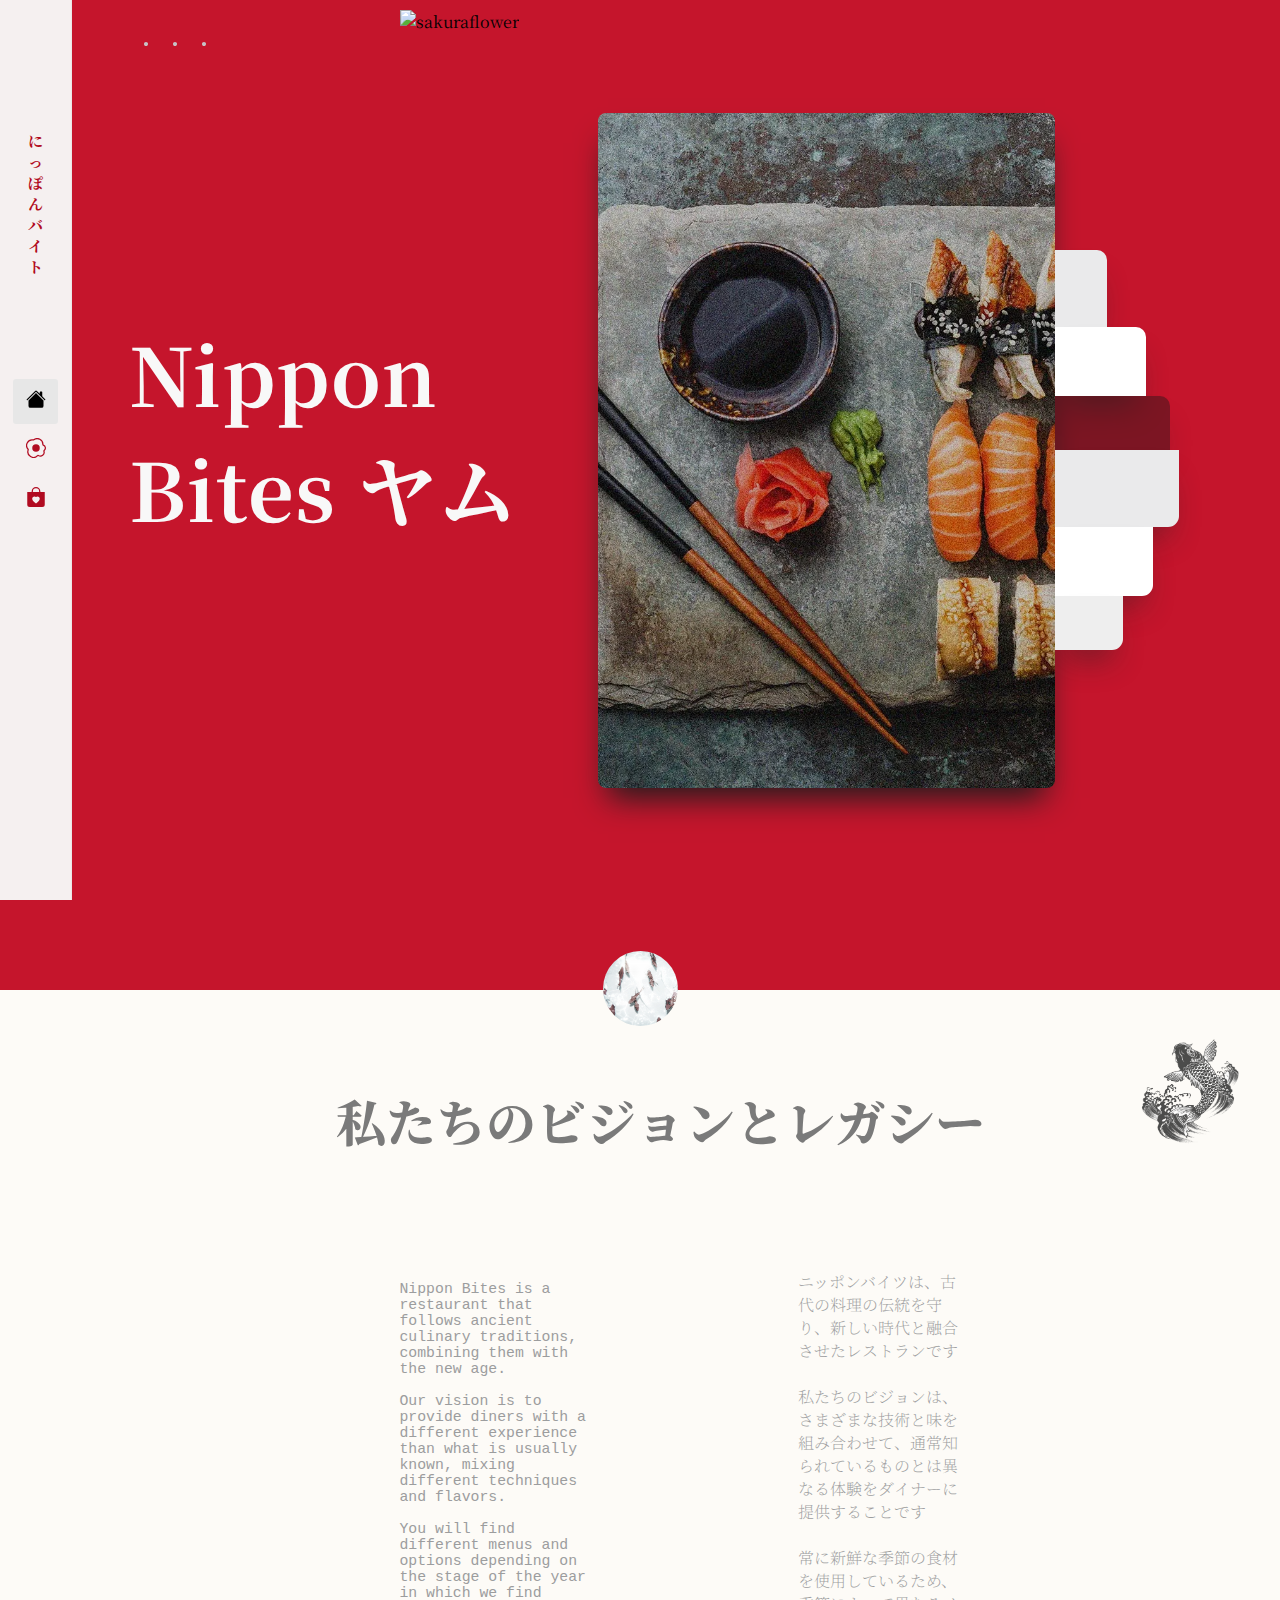
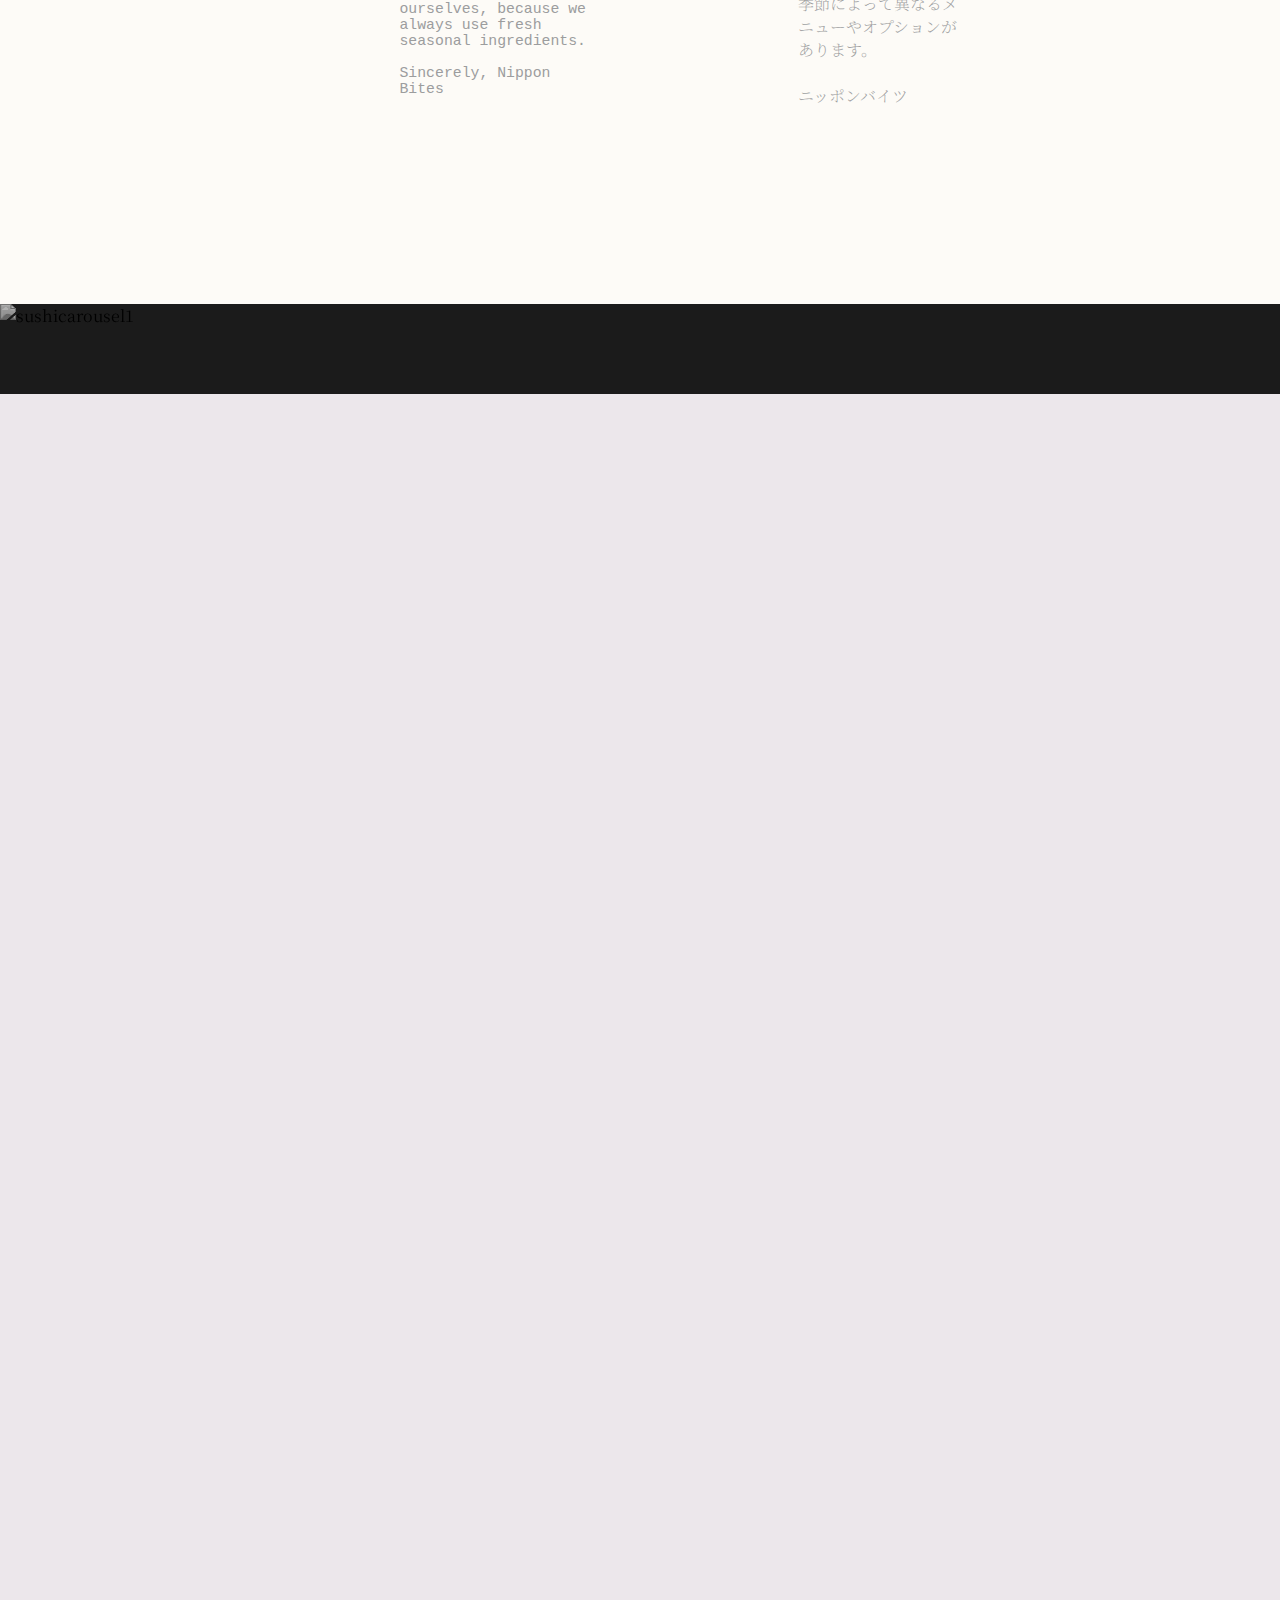
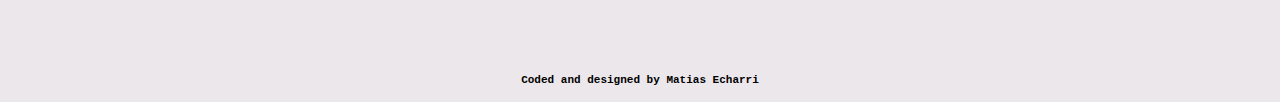
==== commit e073ac3e: "Merge pull request #119 from matiasecharri/day14coffe" ====
--- a/index.html
+++ b/index.html
@@ -1,191 +1,205 @@
 <!DOCTYPE html>
 <html lang="en">
-  <head>
-    <meta charset="UTF-8" />
-    <meta http-equiv="X-UA-Compatible" content="IE=edge" />
-    <meta name="viewport" content="width=device-width, initial-scale=1.0" />
-    <link rel="shortcut icon" href="./assets/images/png-transparent-spiral-spiral-miscellaneous-presentation-monochrome-thumbnail.png" />
-    <link
-      href="https://cdn.jsdelivr.net/npm/bootstrap@5.3.0-alpha1/dist/css/bootstrap.min.css"
-      rel="stylesheet"
-      integrity="sha384-GLhlTQ8iRABdZLl6O3oVMWSktQOp6b7In1Zl3/Jr59b6EGGoI1aFkw7cmDA6j6gD"
-      crossorigin="anonymous" />
-      <link href="https://unpkg.com/aos@2.3.1/dist/aos.css" rel="stylesheet">
-
-    <link rel="preconnect" href="https://fonts.googleapis.com">
-<link rel="preconnect" href="https://fonts.gstatic.com" crossorigin>
-<link href="https://fonts.googleapis.com/css2?family=Noto+Serif+JP:wght@200;300;400;500;600;700;900&display=swap" rel="stylesheet">
-    <link rel="stylesheet" href="assets/style.css" />
-    <title>Nippon Bites</title>
-  </head>
-  <body>
-<div class="nav2">
-  <div class="subnav2">
-  <a href="#updown">•</a>
-  <a href="#main">•</a>
-  <a href="#down">•</a>
-</div>
-</div>
-    <nav>
-        
-          <div class="titlenav">
-             <h2>にっぽんバイト</h2>
-              </div>
-              <div class="conticon active">
-                <a class="nav-link" aria-current="page" href="/index.html"><svg xmlns="http://www.w3.org/2000/svg" width="20" height="20" fill="rgb(29, 28, 28);" class="bi bi-house-fill" viewBox="0 0 16 16">
-                  <path d="M8.707 1.5a1 1 0 0 0-1.414 0L.646 8.146a.5.5 0 0 0 .708.708L8 2.207l6.646 6.647a.5.5 0 0 0 .708-.708L13 5.793V2.5a.5.5 0 0 0-.5-.5h-1a.5.5 0 0 0-.5.5v1.293L8.707 1.5Z"/>
-                  <path d="m8 3.293 6 6V13.5a1.5 1.5 0 0 1-1.5 1.5h-9A1.5 1.5 0 0 1 2 13.5V9.293l6-6Z"/>
-                </svg></a>
-              </div>
-             
-              <div class="conticon ">
-                <a class="nav-link" href="/menu.html"><svg xmlns="http://www.w3.org/2000/svg" width="20" height="20" fill="rgb(177, 11, 33)" class="bi bi-egg-fried" viewBox="0 0 16 16">
-                  <path d="M8 11a3 3 0 1 0 0-6 3 3 0 0 0 0 6z"/>
-                  <path d="M13.997 5.17a5 5 0 0 0-8.101-4.09A5 5 0 0 0 1.28 9.342a5 5 0 0 0 8.336 5.109 3.5 3.5 0 0 0 5.201-4.065 3.001 3.001 0 0 0-.822-5.216zm-1-.034a1 1 0 0 0 .668.977 2.001 2.001 0 0 1 .547 3.478 1 1 0 0 0-.341 1.113 2.5 2.5 0 0 1-3.715 2.905 1 1 0 0 0-1.262.152 4 4 0 0 1-6.67-4.087 1 1 0 0 0-.2-1 4 4 0 0 1 3.693-6.61 1 1 0 0 0 .8-.2 4 4 0 0 1 6.48 3.273z"/>
-                </svg></a>
-              </div>
-              
-                <div class="conticon">
-                <a class="nav-link" href="/shop.html"><svg xmlns="http://www.w3.org/2000/svg" width="20" height="20" fill="rgb(177, 11, 33)" class="bi bi-bag-heart-fill" viewBox="0 0 16 16">
-                  <path d="M11.5 4v-.5a3.5 3.5 0 1 0-7 0V4H1v10a2 2 0 0 0 2 2h10a2 2 0 0 0 2-2V4h-3.5ZM8 1a2.5 2.5 0 0 1 2.5 2.5V4h-5v-.5A2.5 2.5 0 0 1 8 1Zm0 6.993c1.664-1.711 5.825 1.283 0 5.132-5.825-3.85-1.664-6.843 0-5.132Z"/>
-                </svg></a>
-              </div>
-                       
-             
-          
-           
-          </div>
+
+<head>
+  <meta charset="UTF-8" />
+  <meta http-equiv="X-UA-Compatible" content="IE=edge" />
+  <meta name="viewport" content="width=device-width, initial-scale=1.0" />
+  <link rel="shortcut icon"
+    href="./assets/images/png-transparent-spiral-spiral-miscellaneous-presentation-monochrome-thumbnail.png" />
+  <link href="https://cdn.jsdelivr.net/npm/bootstrap@5.3.0-alpha1/dist/css/bootstrap.min.css" rel="stylesheet"
+    integrity="sha384-GLhlTQ8iRABdZLl6O3oVMWSktQOp6b7In1Zl3/Jr59b6EGGoI1aFkw7cmDA6j6gD" crossorigin="anonymous" />
+  <link href="https://unpkg.com/aos@2.3.1/dist/aos.css" rel="stylesheet">
+
+  <link rel="preconnect" href="https://fonts.googleapis.com">
+  <link rel="preconnect" href="https://fonts.gstatic.com" crossorigin>
+  <link href="https://fonts.googleapis.com/css2?family=Noto+Serif+JP:wght@200;300;400;500;600;700;900&display=swap"
+    rel="stylesheet">
+  <link rel="stylesheet" href="assets/style.css" />
+  <title>Nippon Bites</title>
+</head>
+
+<body>
+  <div class="nav2">
+    <div class="subnav2">
+      <a href="#updown">•</a>
+      <a href="#main">•</a>
+      <a href="#down">•</a>
+    </div>
+  </div>
+  <nav>
+
+    <div class="titlenav">
+      <h2>にっぽんバイト</h2>
+    </div>
+    <div class="conticon active">
+      <a class="nav-link" aria-current="page" href="/index.html"><svg xmlns="http://www.w3.org/2000/svg" width="20"
+          height="20" fill="rgb(29, 28, 28);" class="bi bi-house-fill" viewBox="0 0 16 16">
+          <path
+            d="M8.707 1.5a1 1 0 0 0-1.414 0L.646 8.146a.5.5 0 0 0 .708.708L8 2.207l6.646 6.647a.5.5 0 0 0 .708-.708L13 5.793V2.5a.5.5 0 0 0-.5-.5h-1a.5.5 0 0 0-.5.5v1.293L8.707 1.5Z" />
+          <path d="m8 3.293 6 6V13.5a1.5 1.5 0 0 1-1.5 1.5h-9A1.5 1.5 0 0 1 2 13.5V9.293l6-6Z" />
+        </svg></a>
+    </div>
+
+    <div class="conticon ">
+      <a class="nav-link" href="/menu.html"><svg xmlns="http://www.w3.org/2000/svg" width="20" height="20"
+          fill="rgb(177, 11, 33)" class="bi bi-egg-fried" viewBox="0 0 16 16">
+          <path d="M8 11a3 3 0 1 0 0-6 3 3 0 0 0 0 6z" />
+          <path
+            d="M13.997 5.17a5 5 0 0 0-8.101-4.09A5 5 0 0 0 1.28 9.342a5 5 0 0 0 8.336 5.109 3.5 3.5 0 0 0 5.201-4.065 3.001 3.001 0 0 0-.822-5.216zm-1-.034a1 1 0 0 0 .668.977 2.001 2.001 0 0 1 .547 3.478 1 1 0 0 0-.341 1.113 2.5 2.5 0 0 1-3.715 2.905 1 1 0 0 0-1.262.152 4 4 0 0 1-6.67-4.087 1 1 0 0 0-.2-1 4 4 0 0 1 3.693-6.61 1 1 0 0 0 .8-.2 4 4 0 0 1 6.48 3.273z" />
+        </svg></a>
+    </div>
+
+    <div class="conticon">
+      <a class="nav-link"><svg xmlns="http://www.w3.org/2000/svg" width="20" height="20" fill="rgb(177, 11, 33)"
+          class="bi bi-bag-heart-fill" viewBox="0 0 16 16">
+          <path
+            d="M11.5 4v-.5a3.5 3.5 0 1 0-7 0V4H1v10a2 2 0 0 0 2 2h10a2 2 0 0 0 2-2V4h-3.5ZM8 1a2.5 2.5 0 0 1 2.5 2.5V4h-5v-.5A2.5 2.5 0 0 1 8 1Zm0 6.993c1.664-1.711 5.825 1.283 0 5.132-5.825-3.85-1.664-6.843 0-5.132Z" />
+        </svg></a>
+    </div>
+
+
+
+
+    </div>
+    </div>
+  </nav>
+
+  <header id="updown">
+    <img class="sakuraflower" src="./assets/images/favpng_cherry-blossom.png" alt="sakuraflower" srcset="">
+    <div class="thedoubletext">
+      <h1> <span>Nippon</span> <br> Bites ヤム</h1>
+      <h3 class="h3koi">最高のすし、忘れられない体験</h3>
+    </div>
+    <figure class="mainfigure">
+      <div class="gallery">
+        <div class="photo1">
+
         </div>
-      </nav>
-
-      <header id="updown">
-              <img class="sakuraflower" src="./assets/images/favpng_cherry-blossom.png" alt="" srcset="">
-        <div class="thedoubletext">
-        <h1> <span>Nippon</span> <br> Bites ヤム</h1>
-<h3 class="h3koi">最高のすし、忘れられない体験</h3>
-</div>
-        <figure class="mainfigure">
-          <div class="gallery">
-            <div class="photo1">
-   
-            </div>
-            <div class="photo2">
-              <div class="photo4 photo5 arriba1" data-aos="fade-left" data-aos-duration="1200"></div>
-              <div class="photo4 arriba2" data-aos="fade-left" data-aos-duration="1300" data-aos-delay="200"></div>
-              <div class="photo3 arriba3" data-aos="fade-left" data-aos-duration="1400" data-aos-delay="300"></div>
-              <div class="photo4 photo5" data-aos="fade-left" data-aos-duration="1500" data-aos-delay="400"></div>
-              <div class="photo4" data-aos="fade-left" data-aos-duration="1000" data-aos-delay="500"></div>
-              <div class="photo3"data-aos="fade-left" data-aos-duration="1000" data-aos-delay="700"></div>
-            </div>
-            
-         
-</div>
-</figure>
-      </header>
-      
-      <main id="main">
+        <div class="photo2">
+          <div class="photo4 photo5 arriba1" data-aos="fade-left" data-aos-duration="1200"></div>
+          <div class="photo4 arriba2" data-aos="fade-left" data-aos-duration="1300" data-aos-delay="200"></div>
+          <div class="photo3 arriba3" data-aos="fade-left" data-aos-duration="1400" data-aos-delay="300"></div>
+          <div class="photo4 photo5" data-aos="fade-left" data-aos-duration="1500" data-aos-delay="400"></div>
+          <div class="photo4" data-aos="fade-left" data-aos-duration="1000" data-aos-delay="500"></div>
+          <div class="photo3" data-aos="fade-left" data-aos-duration="1000" data-aos-delay="700"></div>
+        </div>
+
+
+      </div>
+    </figure>
+  </header>
+
+  <main id="main">
     <section class="sectionmain">
       <div class="fishes"></div>
-     </section> 
-    
-
-
-     <div class="koicontainer" > <h2 class="h1koi">私たちのビジョンとレガシー  
-    </h2><div class="koifish"></div></div>
-    
-     
-     <div class="storiecontainer">
-     
-     <div class="p11" >
-      <p >Nippon Bites is a restaurant that follows ancient culinary traditions, combining them with the new age. 
-        
-        <br>
-        <br>
-         Our vision is to provide diners with a different experience than what is usually known, mixing different techniques and flavors.
-  <br>
-  <br>
-         You will find different menus and options depending on the stage of the year in which we find ourselves, because we always use fresh seasonal ingredients.
-         
-         
-         <br>
-         <br>
-         Sincerely, Nippon Bites
-  
+    </section>
+
+
+
+    <div class="koicontainer">
+      <h2 class="h1koi">私たちのビジョンとレガシー
+      </h2>
+      <div class="koifish"></div>
+    </div>
+
+
+    <div class="storiecontainer">
+
+      <div class="p11">
+        <p>Nippon Bites is a restaurant that follows ancient culinary traditions, combining them with the new age.
+
+          <br>
+          <br>
+          Our vision is to provide diners with a different experience than what is usually known, mixing different
+          techniques and flavors.
+          <br>
+          <br>
+          You will find different menus and options depending on the stage of the year in which we find ourselves,
+          because we always use fresh seasonal ingredients.
+
+
+          <br>
+          <br>
+          Sincerely, Nippon Bites
+
         </p>
-     </div>
-     <div class="p1">
-
-      <p>
-        ニッポンバイツは、古代の料理の伝統を守り、新しい時代と融合させたレストランです
-        
-        <br>
-        <br>
-        
-私たちのビジョンは、さまざまな技術と味を組み合わせて、通常知られているものとは異なる体験をダイナーに提供することです
-  <br>
-  <br>
-       
-常に新鮮な季節の食材を使用しているため、季節によって異なるメニューやオプションがあります。
-         
-         <br>
-         <br>
-         ニッポンバイツ
-  
+      </div>
+      <div class="p1">
+
+        <p>
+          ニッポンバイツは、古代の料理の伝統を守り、新しい時代と融合させたレストランです
+
+          <br>
+          <br>
+
+          私たちのビジョンは、さまざまな技術と味を組み合わせて、通常知られているものとは異なる体験をダイナーに提供することです
+          <br>
+          <br>
+
+          常に新鮮な季節の食材を使用しているため、季節によって異なるメニューやオプションがあります。
+
+          <br>
+          <br>
+          ニッポンバイツ
+
         </p>
-     </div>
-     </div>
-     
-<div class="heightprovider"></div>
-
-
-</main>
-<div class="slider-frame" id="down">
-  <ul>
-    <li><img src="assets/images/Nueva carpeta/carou1.jpg" alt="sushicarousel1" /></li>
-    <li><img src="assets/images/Nueva carpeta/carou2.jpg" alt="sushicarousel2" /></li>
-    <li><img src="assets/images/Nueva carpeta/caru3.jpg" alt="sushicarousel3" /></li>
-  </ul>
-</div>
-
-
-<section >
-  <h4 class="animado"> あなたを待つ味を見てください</h4>
-  <div class="animado2container" > <h5 class="animado2">Take a look at the flavors thats await you.</h5></div>  
-
-</section>
-
-
-
-<div id="image-track">
-  <div class="image mi-clase"></div> 
- <div class="image2 mi-clase"></div> 
-
- <div class="image3 mi-clase"></div>
- <div class="image4 mi-clase"></div>
- 
-</div>
-
-
-
-<footer>
-
-  <h5 class="codedanddesigned">Coded and designed by  <a class="codedanddesigned2"  href="https://github.com/matiasecharri">Matias Echarri</a></h2>
-</footer>
- 
-
-   <!-- Created and designed by Matias Echarri -->
-<script src="https://cdn.jsdelivr.net/npm/intersection-observer@0.7.0/intersection-observer.js"></script>
-
-<script src="/animated.js"></script>
-    <script
-      src="https://cdn.jsdelivr.net/npm/bootstrap@5.3.0-alpha1/dist/js/bootstrap.bundle.min.js"
-      integrity="sha384-w76AqPfDkMBDXo30jS1Sgez6pr3x5MlQ1ZAGC+nuZB+EYdgRZgiwxhTBTkF7CXvN"
-      crossorigin="anonymous"
-    ></script>
-    <script src="https://unpkg.com/aos@2.3.1/dist/aos.js"></script>
-    <script>
-      AOS.init();
-    </script>
-   
-  </body>
-</html>
+      </div>
+    </div>
+
+    <div class="heightprovider"></div>
+
+
+  </main>
+  <div class="slider-frame" id="down">
+    <ul>
+      <li><img src="assets/images/Nueva carpeta/carou1.jpg" alt="sushicarousel1" /></li>
+      <li><img src="assets/images/Nueva carpeta/carou2.jpg" alt="sushicarousel2" /></li>
+      <li><img src="assets/images/Nueva carpeta/caru3.jpg" alt="sushicarousel3" /></li>
+    </ul>
+  </div>
+
+
+  <section>
+    <h4 class="animado"> あなたを待つ味を見てください</h4>
+    <div class="animado2container">
+      <h5 class="animado2">Take a look at the flavors thats await you.</h5>
+    </div>
+
+  </section>
+
+
+
+  <div id="image-track">
+    <div class="image mi-clase"></div>
+    <div class="image2 mi-clase"></div>
+
+    <div class="image3 mi-clase"></div>
+    <div class="image4 mi-clase"></div>
+
+  </div>
+
+
+
+  <footer>
+
+    <h5 class="codedanddesigned">Coded and designed by <a class="codedanddesigned2"
+        href="https://github.com/matiasecharri">Matias Echarri</a></h2>
+  </footer>
+
+
+  <!-- Created and designed by Matias Echarri -->
+  <script src="https://cdn.jsdelivr.net/npm/intersection-observer@0.7.0/intersection-observer.js"></script>
+
+  <script src="/animated.js"></script>
+  <script src="https://cdn.jsdelivr.net/npm/bootstrap@5.3.0-alpha1/dist/js/bootstrap.bundle.min.js"
+    integrity="sha384-w76AqPfDkMBDXo30jS1Sgez6pr3x5MlQ1ZAGC+nuZB+EYdgRZgiwxhTBTkF7CXvN"
+    crossorigin="anonymous"></script>
+  <script src="https://unpkg.com/aos@2.3.1/dist/aos.js"></script>
+  <script>
+    AOS.init();
+  </script>
+
+</body>
+
+</html>--- a/assets/style.css
+++ b/assets/style.css
@@ -107,14 +107,14 @@
 .photo1 {
   width: 70%;
   height: 75vh;
-  background-color: black;
-  background-image: url(./images/let-us-have-sushi-as--instead-wallpaper.jpg);
+
+  background-image: url(./images/let-us-have-sushi-as--instead-wallpaper.webp);
   background-size: cover;
   border-radius: 1px;
   background-position: 15%;
   box-shadow: rgb(35, 36, 36) 0px 20px 30px -10px;
   filter: brightness(80%);
-  border-radius: 8px 8px 8px 8px;
+  border-radius: 8px;
 }
 .photo2 {
   width: 20%;
@@ -616,7 +616,6 @@
   font-weight: 800;
   margin-top: 80px;
   text-align: center;
-  
 }
 
 @media only screen and (max-width: 1460px) {
@@ -1176,8 +1175,19 @@
   flex-direction: column;
   display: flex;
   box-shadow: rgba(100, 100, 111, 0.2) 0px 7px 29px 0px;
-}
-
+  animation: ease-in-out;
+}
+
+.card:hover {
+  box-shadow: rgba(5, 5, 10, 0.154) 0px 13px 27px -5px,
+    rgba(0, 0, 0, 0.084) 0px 8px 16px -8px;
+  transition-duration: 0.5s;
+}
+
+.card:not(:hover) {
+  box-shadow: rgba(40, 40, 45, 0.2) 0px 7px 29px 0px;
+  transition-duration: 1.5s;
+}
 .cardimage {
   height: 200px;
   border-radius: 5px 5px 5px 5px;
@@ -1451,6 +1461,18 @@
   /* -webkit-clip-path: polygon(50% 0%, 0% 100%, 100% 100%);
   clip-path: polygon(50% 0%, 0% 100%, 100% 100%) */
   border-radius: 5px;
+  animation: ease-in-out;
+}
+
+.custom-button img:hover {
+  transition-duration: 0.5s;
+  box-shadow: rgba(50, 50, 93, 0.25) 0px 13px 27px -5px,
+    rgba(0, 0, 0, 0.3) 0px 8px 16px -8px;
+}
+
+.custom-button img:not(:hover) {
+  transition-duration: 0.5s;
+  box-shadow: rgba(0, 0, 0, 0.157) 0px 25px 50px -12px;
 }
 
 .custom-button span {
@@ -1937,7 +1959,7 @@
 
 .slider-frame img {
   width: 100%;
-  height:10vh;
+  height: 10vh;
   object-fit: cover;
   filter: brightness(70%) grayscale(100%) opacity(100%);
 
@@ -1967,9 +1989,9 @@
   }
 }
 
-.hiddentitle{
+.hiddentitle {
   font-size: 0px;
   color: #287df400;
   position: absolute;
   z-index: -10;
-}+}
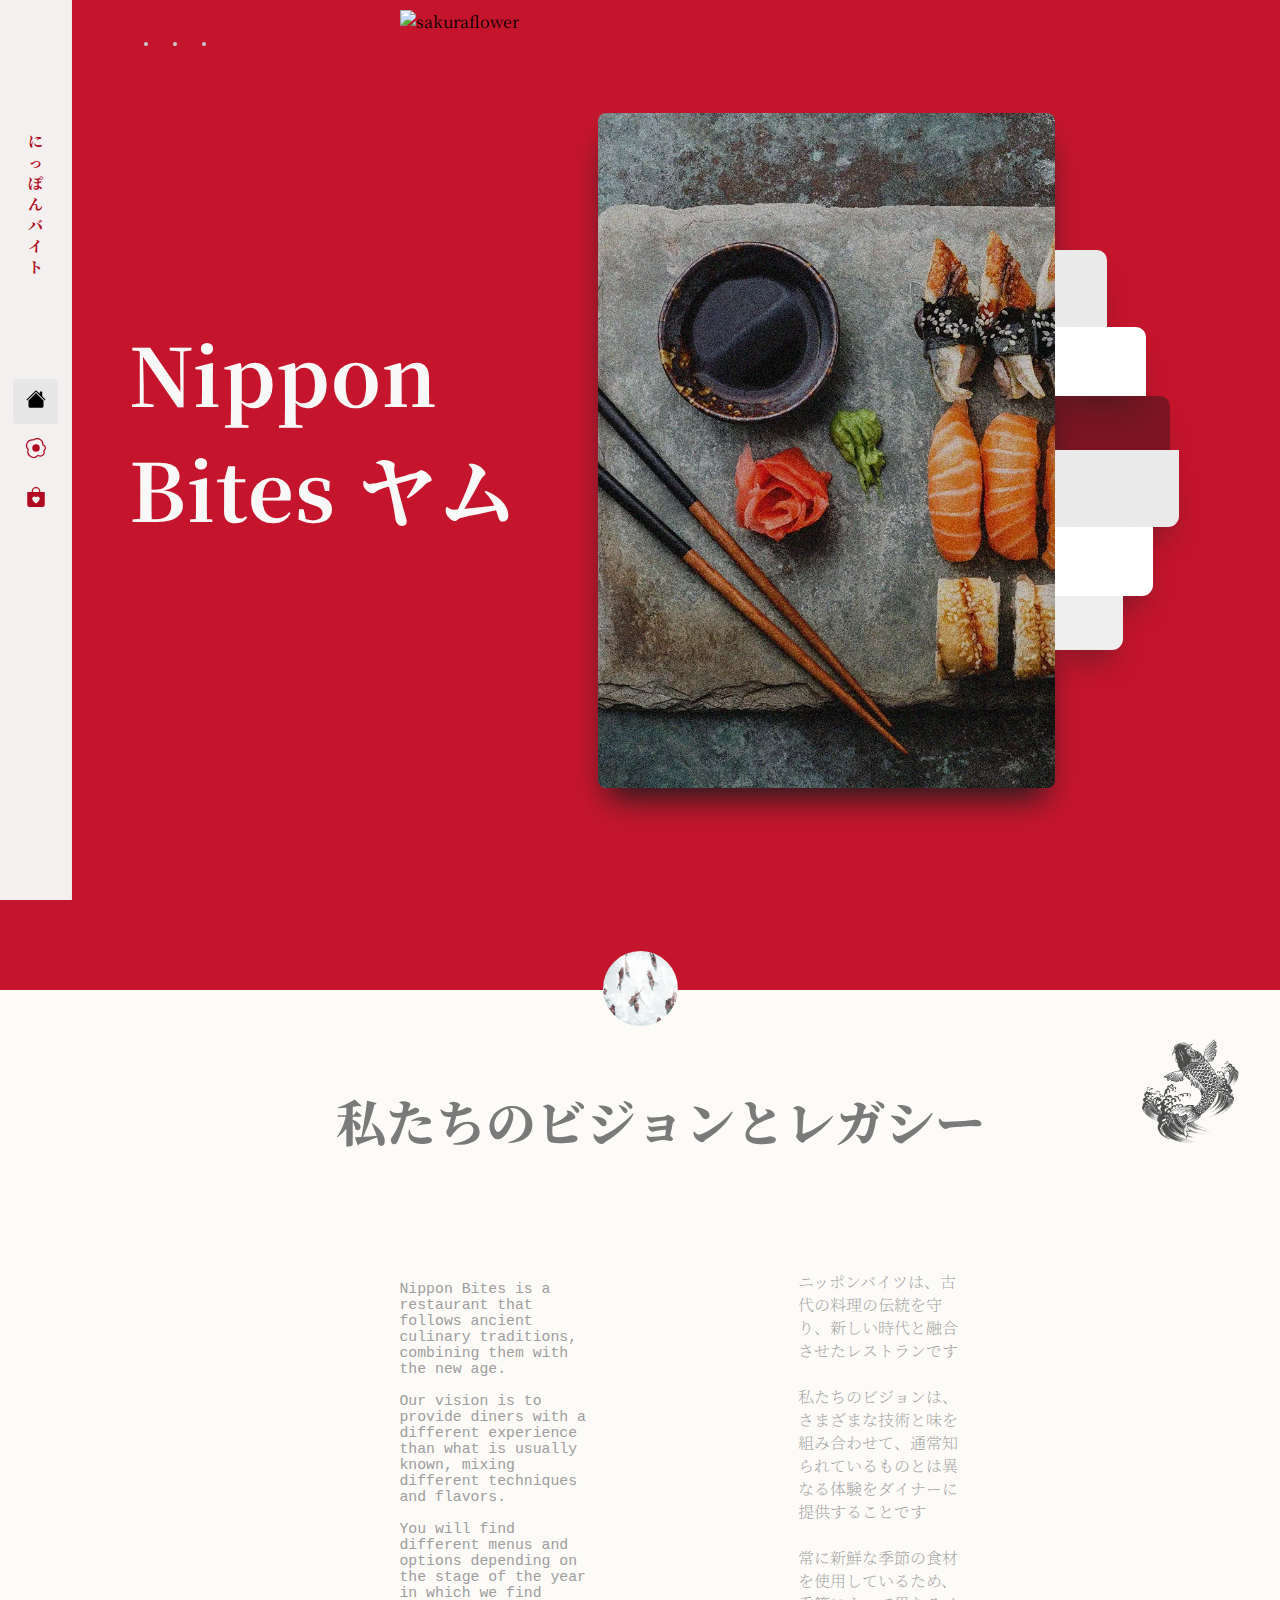
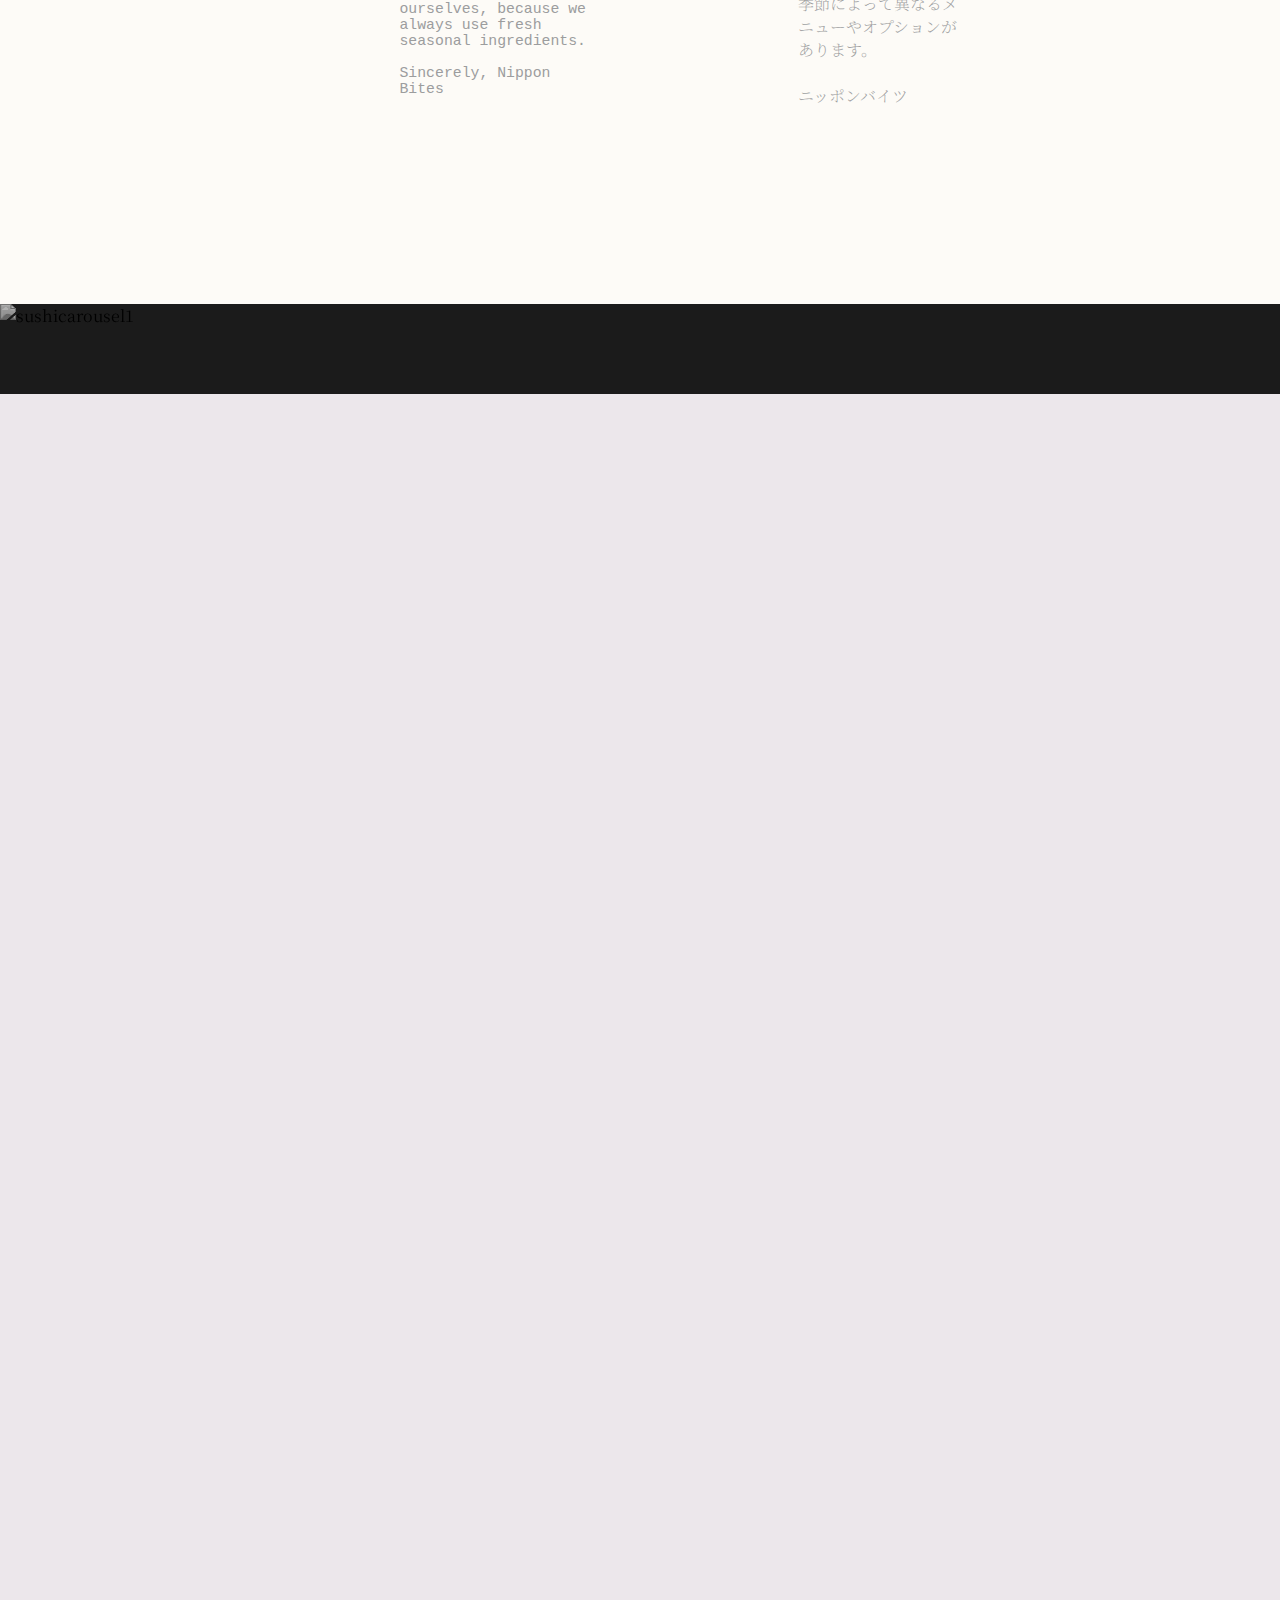
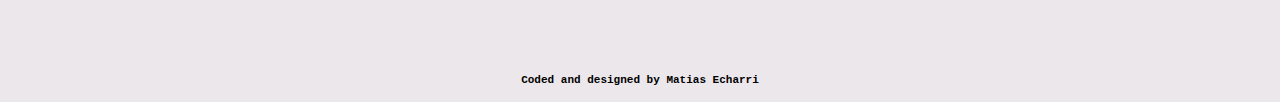
==== commit 464073a2: "Merge pull request #120 from matiasecharri/day14coffe" ====
--- a/index.html
+++ b/index.html
@@ -10,7 +10,7 @@
   <link href="https://cdn.jsdelivr.net/npm/bootstrap@5.3.0-alpha1/dist/css/bootstrap.min.css" rel="stylesheet"
     integrity="sha384-GLhlTQ8iRABdZLl6O3oVMWSktQOp6b7In1Zl3/Jr59b6EGGoI1aFkw7cmDA6j6gD" crossorigin="anonymous" />
   <link href="https://unpkg.com/aos@2.3.1/dist/aos.css" rel="stylesheet">
-
+  <meta name="keywords" content="nippon bites, nippon-bites, sushi, matiasecharri, matias echarri, @matiasecharri">
   <link rel="preconnect" href="https://fonts.googleapis.com">
   <link rel="preconnect" href="https://fonts.gstatic.com" crossorigin>
   <link href="https://fonts.googleapis.com/css2?family=Noto+Serif+JP:wght@200;300;400;500;600;700;900&display=swap"
--- a/assets/style.css
+++ b/assets/style.css
@@ -107,7 +107,7 @@
 .photo1 {
   width: 70%;
   height: 75vh;
-
+  background-color: rgb(197, 21, 44);
   background-image: url(./images/let-us-have-sushi-as--instead-wallpaper.webp);
   background-size: cover;
   border-radius: 1px;
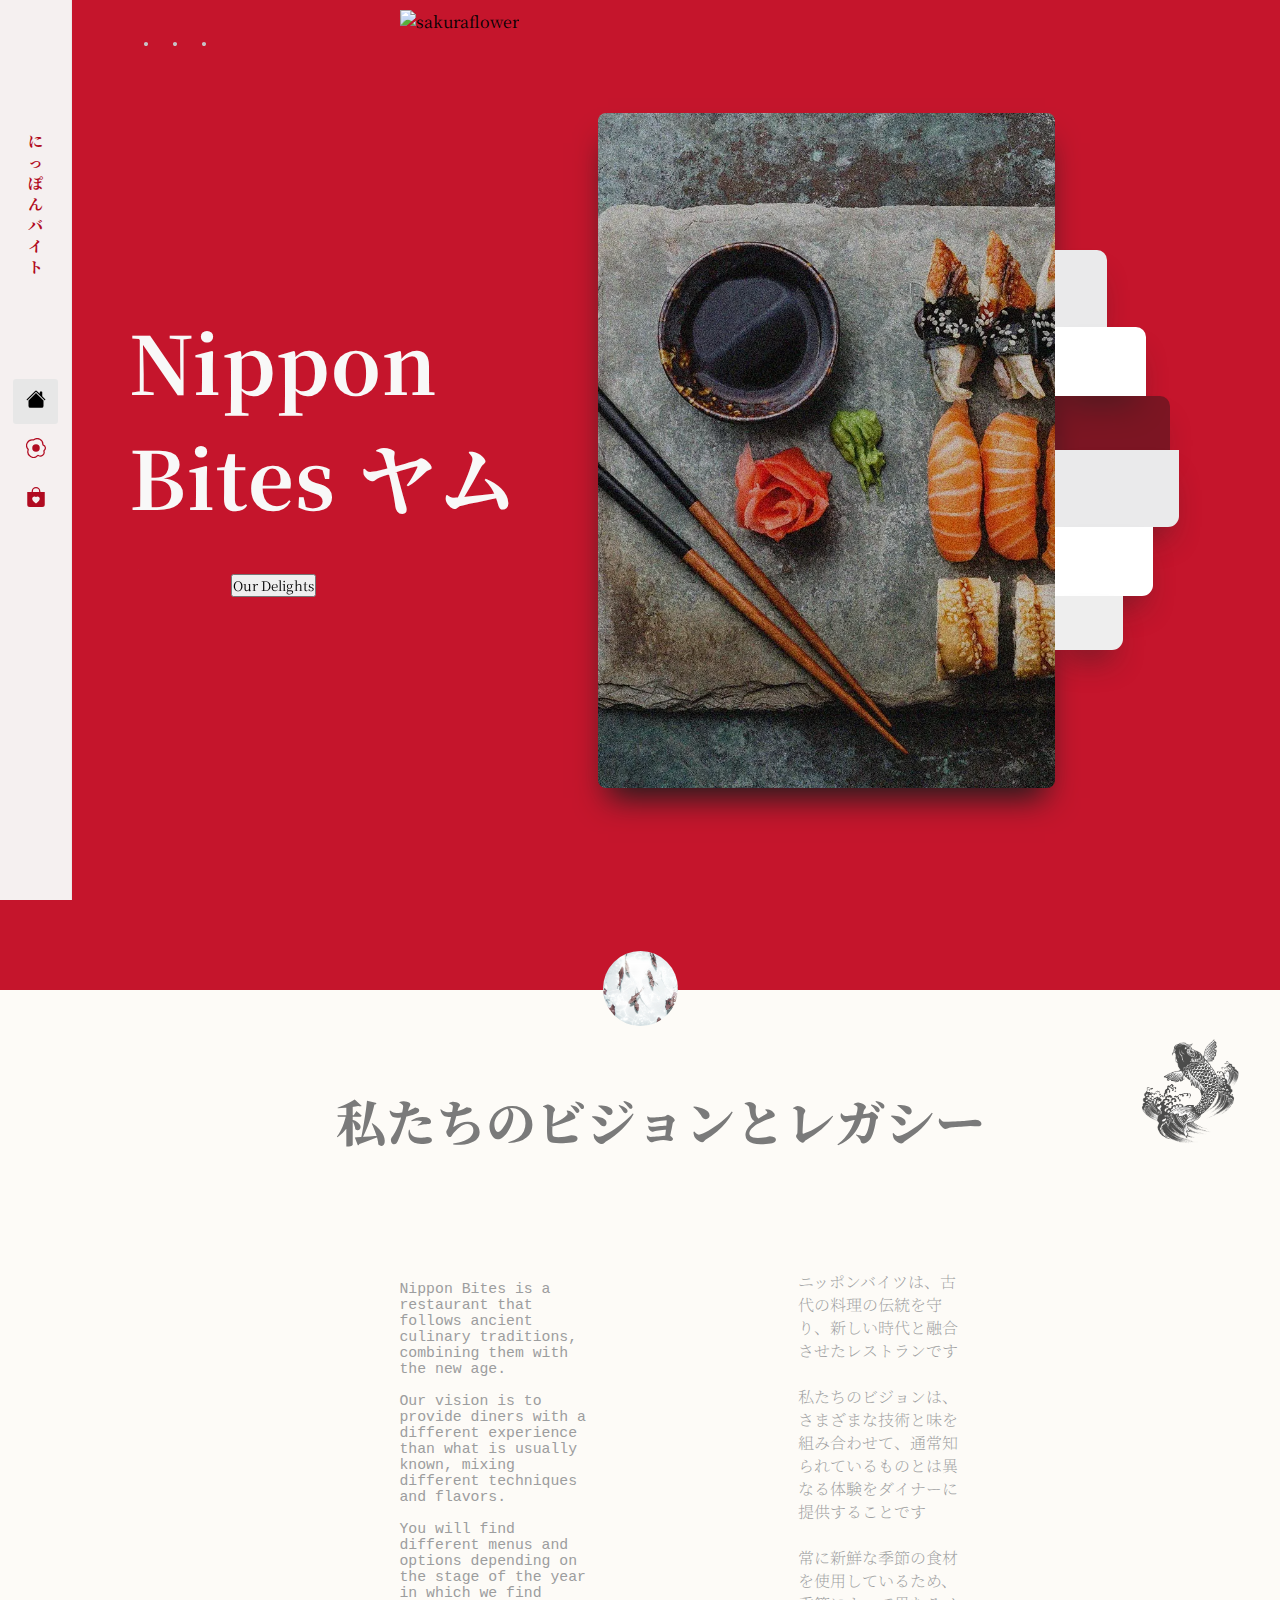
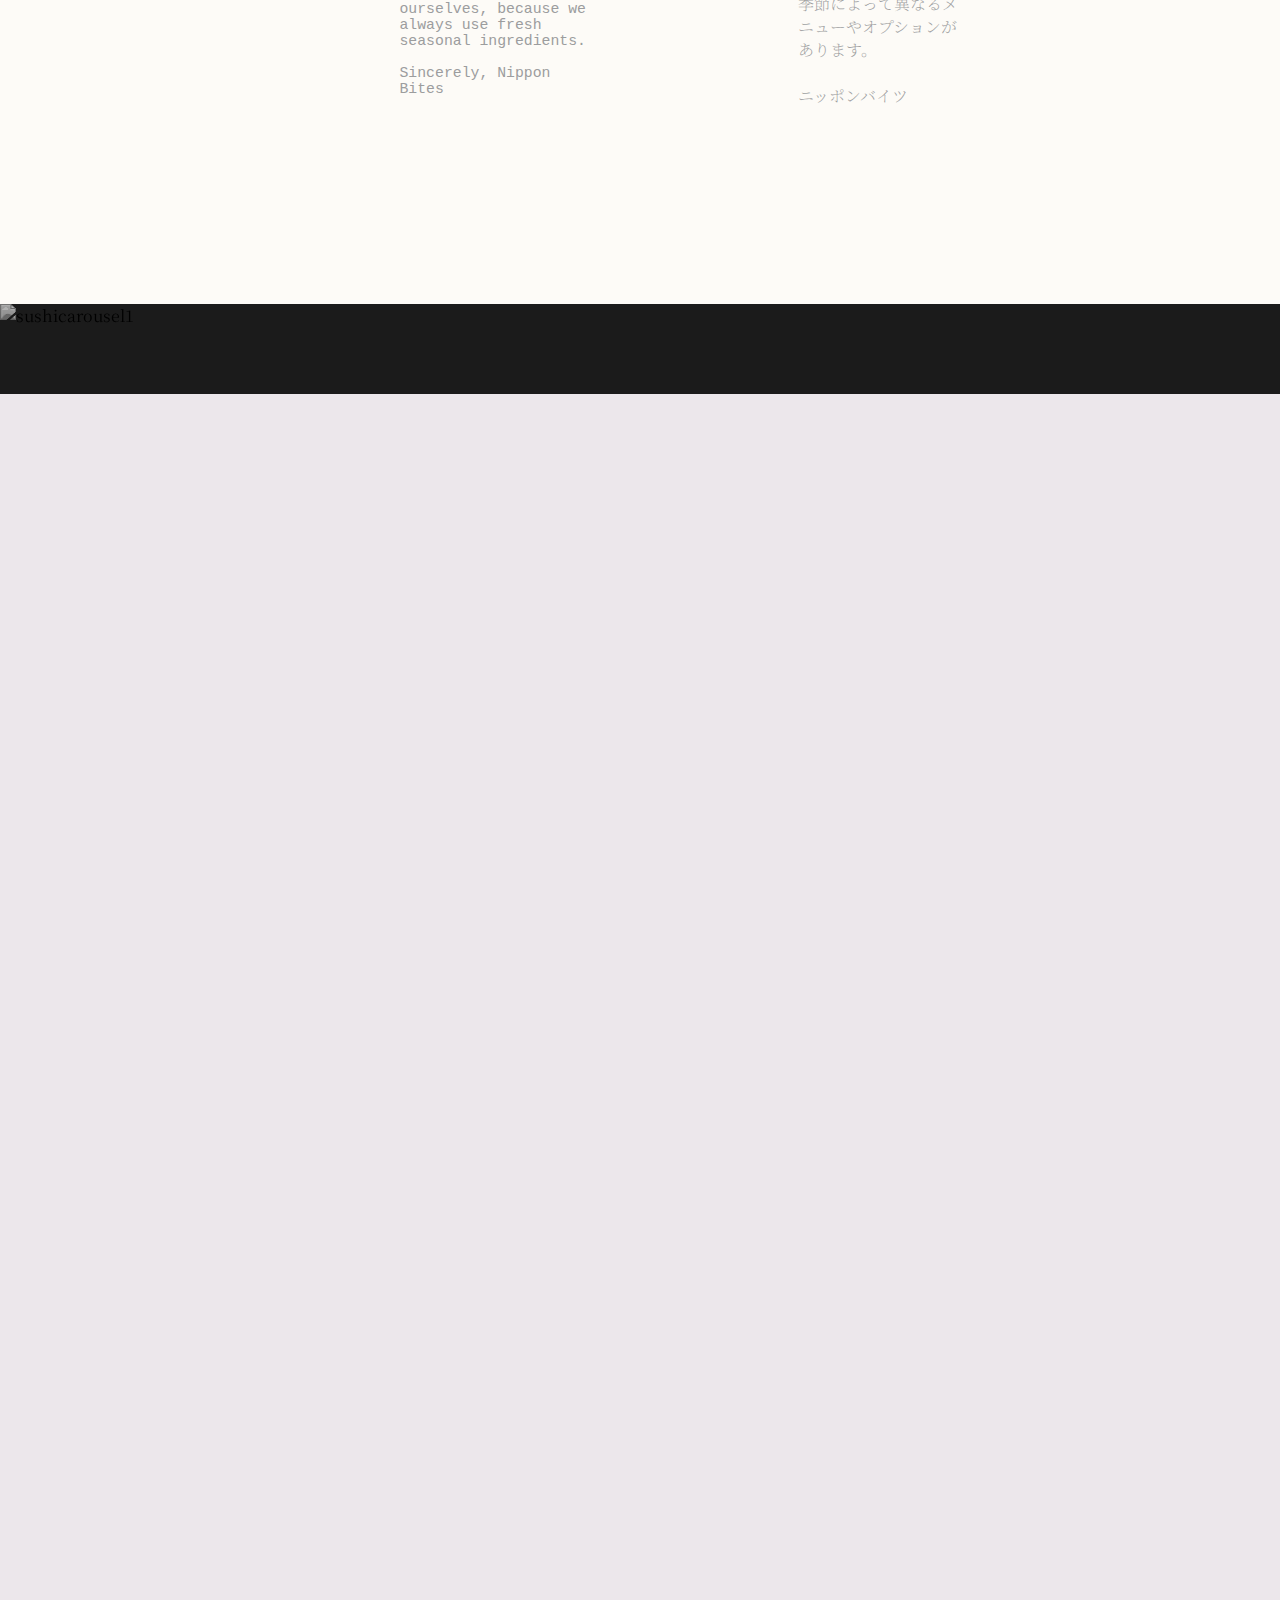
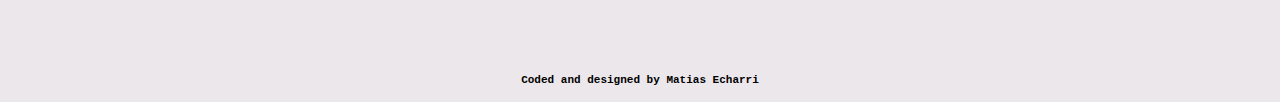
==== commit 11d0ec88: "feat: added meta kw" ====
--- a/index.html
+++ b/index.html
@@ -10,12 +10,22 @@
   <link href="https://cdn.jsdelivr.net/npm/bootstrap@5.3.0-alpha1/dist/css/bootstrap.min.css" rel="stylesheet"
     integrity="sha384-GLhlTQ8iRABdZLl6O3oVMWSktQOp6b7In1Zl3/Jr59b6EGGoI1aFkw7cmDA6j6gD" crossorigin="anonymous" />
   <link href="https://unpkg.com/aos@2.3.1/dist/aos.css" rel="stylesheet">
-  <meta name="keywords" content="nippon bites, nippon-bites, sushi, matiasecharri, matias echarri, @matiasecharri">
+  <meta property="og:image" content="./assets/images/ogimg.png">
+  <meta name="description"
+    content="Nippon Bites is a restaurant that follows ancient culinary traditions, combining them with the new age. Our vision is to provide diners with a different experience..." />
+  <meta name="keywords" content="Nippon Bites, Sushi, Sushi Restaurant">
+  <meta property="og:type" content="website">
+  <meta property="og:site_name" content="Nippon Bites">
+  <meta property="og:title" content="Nippon Bites">
+  <meta property="og:url" content="https://nippon-bites.vercel.app/">
+  <meta property="og:image:type" content="image/png">
+  <meta name="keywords" content="nippon-bites,nippon bites,nippon, matiasecharri, matias echarri, @matiasecharri">
   <link rel="preconnect" href="https://fonts.googleapis.com">
   <link rel="preconnect" href="https://fonts.gstatic.com" crossorigin>
   <link href="https://fonts.googleapis.com/css2?family=Noto+Serif+JP:wght@200;300;400;500;600;700;900&display=swap"
     rel="stylesheet">
   <link rel="stylesheet" href="assets/style.css" />
+  <meta name="google" content="notranslate">
   <title>Nippon Bites</title>
 </head>
 
@@ -30,7 +40,7 @@
   <nav>
 
     <div class="titlenav">
-      <h2>にっぽんバイト</h2>
+      <h2 translate="no">にっぽんバイト</h2>
     </div>
     <div class="conticon active">
       <a class="nav-link" aria-current="page" href="/index.html"><svg xmlns="http://www.w3.org/2000/svg" width="20"
@@ -68,8 +78,10 @@
   <header id="updown">
     <img class="sakuraflower" src="./assets/images/favpng_cherry-blossom.png" alt="sakuraflower" srcset="">
     <div class="thedoubletext">
-      <h1> <span>Nippon</span> <br> Bites ヤム</h1>
-      <h3 class="h3koi">最高のすし、忘れられない体験</h3>
+      <h1 translate="no"> <span>Nippon</span> <br> Bites ヤム</h1>
+      <h3 class="h3koi" translate="no">最高のすし、忘れられない体験</h3>
+      <button class="cta-button mi-clase" data-aos="fade-right" data-aos-duration="1200" data-aos-delay="100">Our
+        Delights</button>
     </div>
     <figure class="mainfigure">
       <div class="gallery">
@@ -98,7 +110,7 @@
 
 
     <div class="koicontainer">
-      <h2 class="h1koi">私たちのビジョンとレガシー
+      <h2 class="h1koi" translate="no">私たちのビジョンとレガシー
       </h2>
       <div class="koifish"></div>
     </div>
@@ -107,7 +119,8 @@
     <div class="storiecontainer">
 
       <div class="p11">
-        <p>Nippon Bites is a restaurant that follows ancient culinary traditions, combining them with the new age.
+        <p translate="no">Nippon Bites is a restaurant that follows ancient culinary traditions, combining them with the
+          new age.
 
           <br>
           <br>
@@ -127,7 +140,7 @@
       </div>
       <div class="p1">
 
-        <p>
+        <p translate="no">
           ニッポンバイツは、古代の料理の伝統を守り、新しい時代と融合させたレストランです
 
           <br>
@@ -165,24 +178,19 @@
     <div class="animado2container">
       <h5 class="animado2">Take a look at the flavors thats await you.</h5>
     </div>
-
   </section>
-
 
 
   <div id="image-track">
     <div class="image mi-clase"></div>
     <div class="image2 mi-clase"></div>
-
     <div class="image3 mi-clase"></div>
     <div class="image4 mi-clase"></div>
-
   </div>
 
 
 
   <footer>
-
     <h5 class="codedanddesigned">Coded and designed by <a class="codedanddesigned2"
         href="https://github.com/matiasecharri">Matias Echarri</a></h2>
   </footer>
